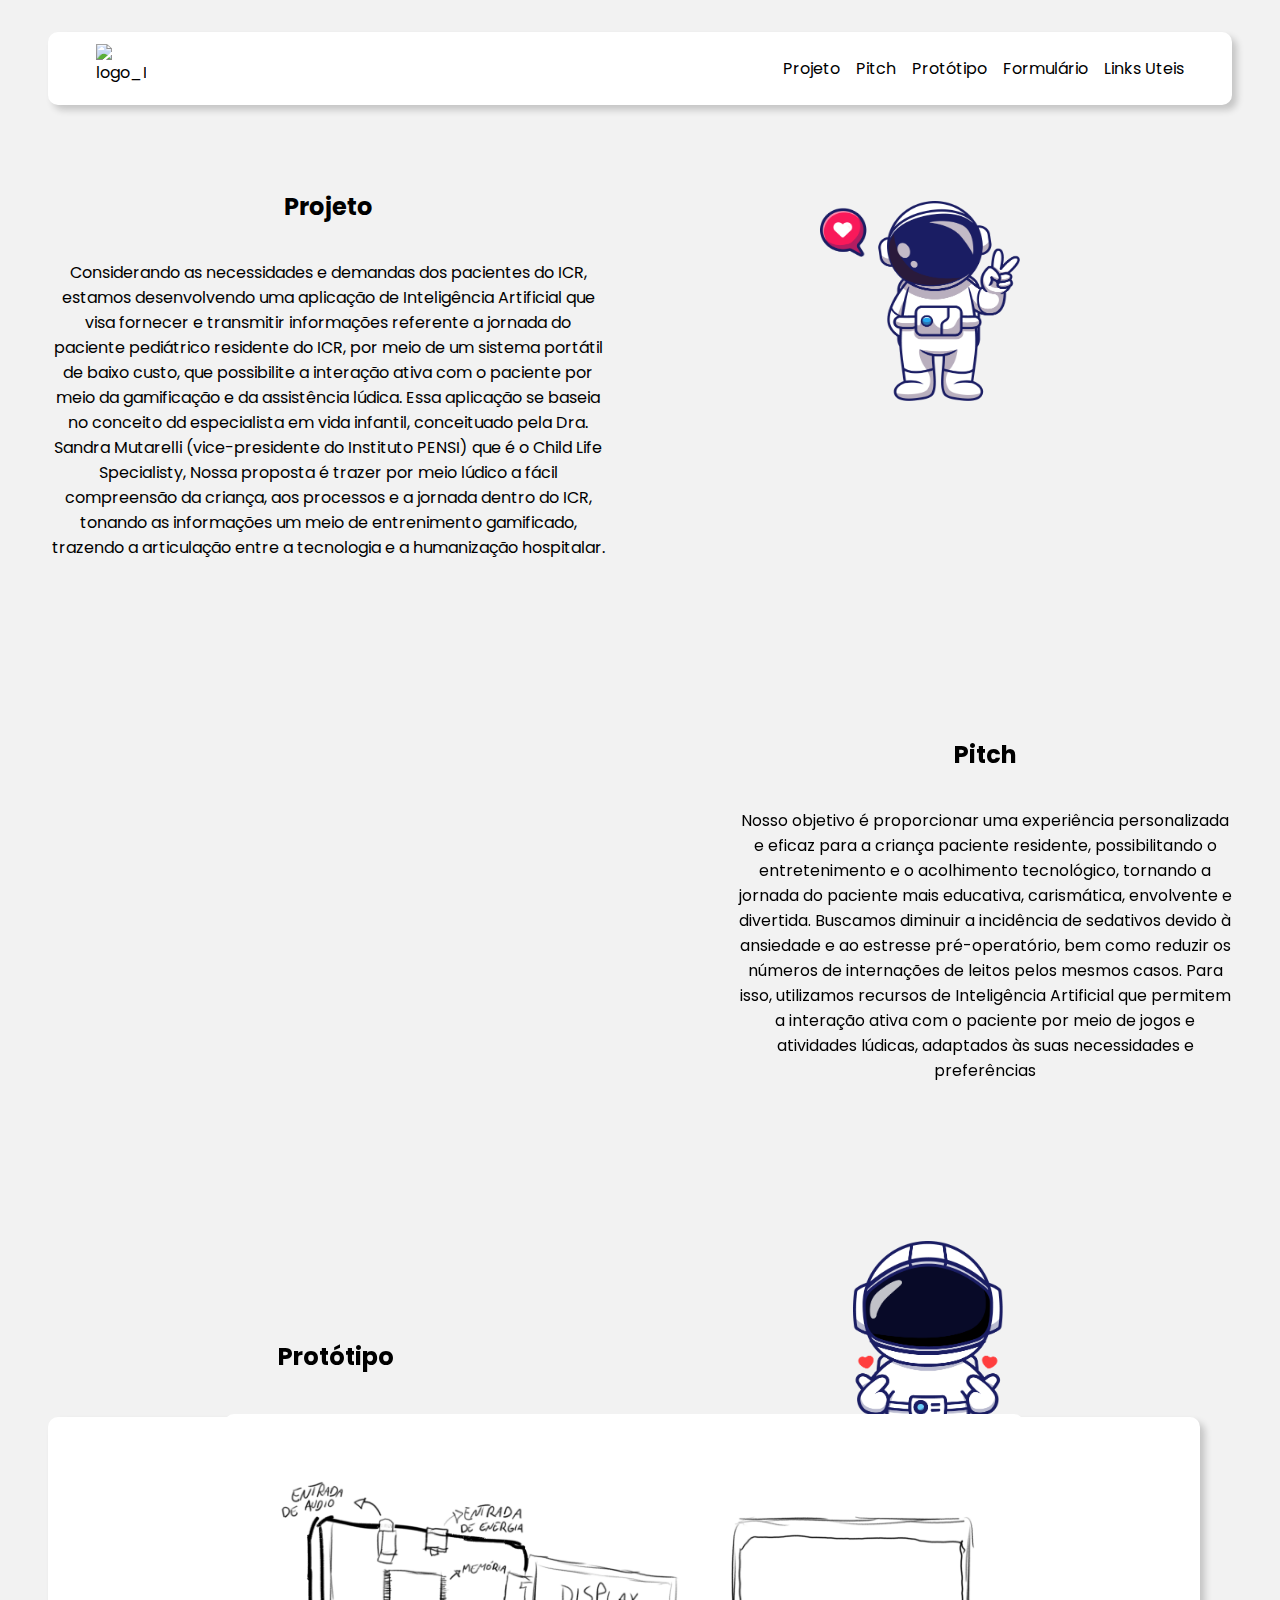
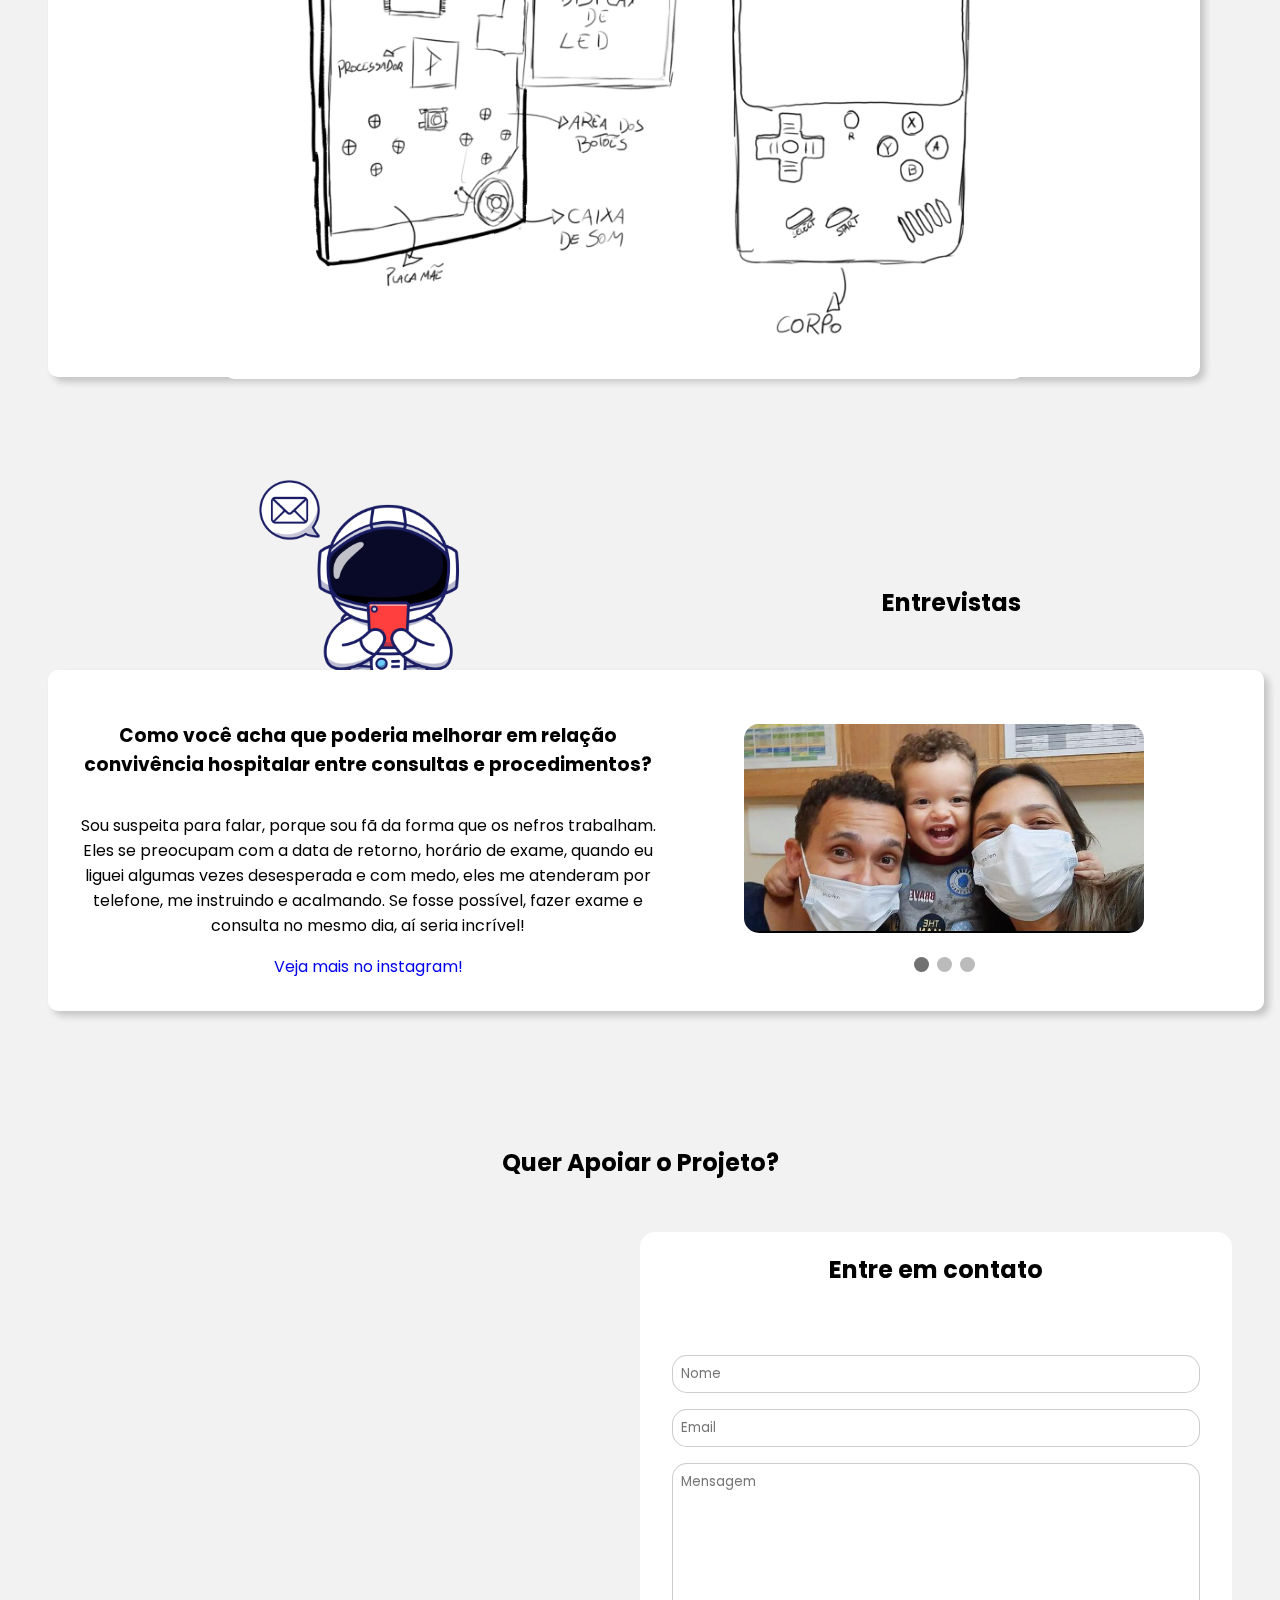
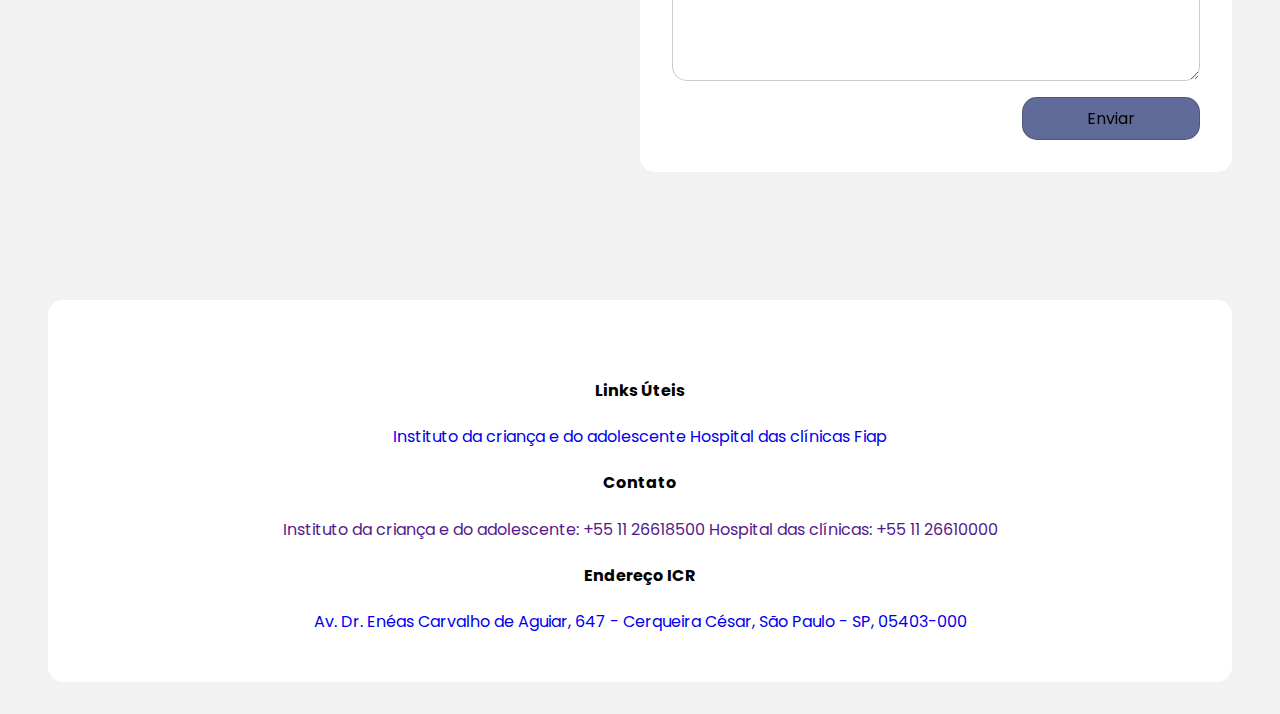
==== index.html @ 9825ff44 "feat:(validation fuctions)" ====
<!DOCTYPE html>
<html lang="en">
<head>
    <meta charset="UTF-8">
    <meta name="viewport" content="width=device-width, initial-scale=1.0">
    <title>ChllengeHC</title>
    <link rel="stylesheet" href="./style/style.css">
</head>
<body>
  
  <header id="header-bar"> 
    <img src="./img/logo.png" alt="logo_ICR" id="header-logo">
    <nav id="nbar">
        <a href="#section-project"><p>Projeto</p></a>
        <a href="#section-pitch"><p>Pitch</p></a>
        <a href="#prototype-img"><p>Protótipo</p></a>
        <a href="#section-contact"><p>Formulário</p></a>
        <a href="#footer-content"><p>Links Uteis</p></a>
    </nav>
    
</header>  


<section id="section-project">
    <div id="project-info">
        <h2>Projeto</h2>
        <p> Considerando as necessidades e demandas dos pacientes do ICR, estamos desenvolvendo uma aplicação de Inteligência Artificial que visa fornecer e transmitir informações referente a jornada do paciente pediátrico 
            residente do ICR, por meio de um sistema portátil de baixo custo, que possibilite a interação ativa com o 
            paciente por meio da gamificação e da assistência lúdica. Essa aplicação se baseia no conceito dd especialista 
            em vida infantil, conceituado pela  Dra. Sandra Mutarelli (vice-presidente do Instituto PENSI) que é o Child Life 
            Specialisty, Nossa proposta é trazer por meio lúdico a fácil compreensão da criança, aos processos e a jornada dentro do 
            ICR, tonando as informações  um meio de entrenimento  gamificado, trazendo a articulação entre a tecnologia 
            e a humanização hospitalar.
            </p>
    </div>
    <div id="img">
        <img src="./img/astronaut.png" alt="">
    </div>
    
</section>

<section id="section-pitch">
    <div id="pitch-video">
        <!-- Video placeholder --> <iframe width="658" height="370" src="https://www.youtube.com/embed/TpsLsetjxGM" title="Challenge - HC - ICR" frameborder="0" allow="accelerometer; autoplay; clipboard-write; encrypted-media; gyroscope; picture-in-picture; web-share" allowfullscreen></iframe>
    </div>  
    <div id="pitch-info">
        <h2>Pitch</h2>
        <p>Nosso objetivo é proporcionar uma experiência personalizada e eficaz para a criança paciente 
            residente, possibilitando o entretenimento e o acolhimento tecnológico, tornando a jornada do 
            paciente mais educativa, carismática, envolvente e divertida. Buscamos diminuir a incidência de 
            sedativos devido à ansiedade e ao estresse pré-operatório, bem como reduzir os números de 
            internações de leitos pelos mesmos casos. Para isso, utilizamos recursos de Inteligência Artificial que 
            permitem a interação ativa com o paciente por meio de jogos e atividades lúdicas, adaptados às suas 
            necessidades e preferências</p>
    </div>
</section>

<section id="section-prototype">
    <div id="prototype-info">
        <h2 >Protótipo</h2>
        <img src="./img/astronaut-s2.png" alt="">
    </div>
    <div id="prototype-img">
        <img src="./img/prototipo.png" alt="">
    </div>
</section>

<section id="section-testimonials">
    <div id="testimonials-info">
        <img src="./img/testimonials-img.png" alt="">
        <h2 >Entrevistas</h2>      
    </div>
    <div id="testimonial">
        <div id="left-side">
            <h3>Como você acha que poderia melhorar em relação 
                convivência hospitalar entre consultas e 
                procedimentos?</h3>
            <p>Sou suspeita para falar, porque sou fã da forma que os nefros trabalham. Eles se preocupam com a data de retorno, horário de exame, quando eu liguei algumas vezes desesperada e com medo, eles me atenderam por telefone, me instruindo e acalmando. Se fosse possível, fazer exame e consulta no mesmo dia, aí seria incrível!</p>

            <a href="https://instagram.com/eusouo_ben?igshid=OGQ5ZDc2ODk2ZA=="target="_blank">Veja mais no instagram!</a>
        </div>
        <div id="rigth-side">
            <div class="slideshow-container">
                    <div class="mySlides fade">
                        <img src="./img/t1i2.jpg"> 
                    </div>          
                    <div class="mySlides fade">
                        <img src="./img/t1i1.png" >                  
                    </div>
                    <div class="mySlides fade">
                        <img src="./img/t1i3.jpg">
                    </div>
                </div>
                <div style="text-align:center">
                    <span class="dot"></span> 
                    <span class="dot"></span> 
                    <span class="dot"></span> 
                </div>
        </div>

    </div>

</section>

<section id="section-contact">

    <div id="contact-info">
        <h2 >Quer Apoiar o Projeto?</h2>      
    </div>

    <div id="contact-content">
        <div id="left-side">
            <img src="./img/astronaut-pc.png" alt="">
        </div>
        <div id="right-side">
            <h2>Entre em contato</h2>
            <p id="error-text"> </p>
            <form action="form.php" method="post">
                <input class="input" type="text" name="name" id="name" placeholder="Nome">
                <input class="input" type="email" name="email" id="email" placeholder="Email">
                <textarea class="input" name="message" id="message" cols="30" rows="10" placeholder="Mensagem"></textarea>
                <input id="submit-btn" type="" value="Enviar">
            </form>
        </div>
    </div>
</section>

<footer>
    <nav id="footer-content">
        
        <div id="footer-logo">
            <img src="./img/logo.png" alt="">
        </div>
        <section class="footer-info">
            <div class="sub-section-footer">
                <h4>Links Úteis</h4>
                <a href="https://icr.usp.br/" target="_blank">Instituto da criança e do adolescente</a>
                    <a href="https://www.hc.fm.usp.br/hc/portal/" target="_blank">Hospital das clínicas</a>
                    <a href="http://fiap.com.br/" target="_blank">Fiap</a>
               
            </div>

            
            <div class="sub-section-footer contact-section-footer">
                <h4>Contato</h4>
                    <a href="">Instituto da criança e do adolescente: <span>+55 11 26618500</span></a>
                    <a href="">Hospital das clínicas: <span>+55 11 26610000</span></a>
            </div>
            
            
            <div class="sub-section-footer">
                <h4>Endereço ICR</h4>
                <p><a href="https://maps.app.goo.gl/BCw492NA51uT1wFg9" target="_blank">Av. Dr. Enéas Carvalho de Aguiar, 647 - Cerqueira César, São Paulo - SP, 05403-000</a></p>
            </div>
             </section>
       
    </nav>
</footer>

<script src="./script.js"></script>
</body>
</html>
---- style/style.css ----
@import url('https://fonts.googleapis.com/css2?family=Poppins:ital,wght@0,100;0,200;0,300;0,400;0,500;0,600;0,700;0,800;0,900;1,100;1,200;1,300;1,400;1,500;1,600;1,700;1,800;1,900&display=swap');
*{
    font-family:'Poppins';
}

a{
    text-decoration: none;
}

body{
    margin: 0;
    padding: 0 3rem 2rem 3rem;
    background-color: #f2f2f2;  
    
}

.error {
    border: 1px solid red !important;
    
}

.input:focus {
    outline: none; 
    border: 2px solid black; 
}

.mySlides {display: none;}
img {vertical-align: middle;}

/* Slideshow container */
.slideshow-container {
  max-width: 1000px;
  position: relative;
  margin: auto;
}

/* Caption text */
.text {
  color: #f2f2f2;
  font-size: 15px;
  padding: 8px 12px;
  position: absolute;
  bottom: 8px;
  width: 100%;
  text-align: center;
}

/* Number text (1/3 etc) */
.numbertext {
  color: #f2f2f2;
  font-size: 12px;
  padding: 8px 12px;
  position: absolute;
  top: 0;
}

/* The dots/bullets/indicators */
.dot {
  height: 15px;
  width: 15px;
  margin: 0 2px;
  background-color: #bbb;
  border-radius: 50%;
  display: inline-block;
  transition: background-color 0.6s ease;
}

.active {
  background-color: #717171;
}

/* Fading animation */
.fade {
  animation-name: fade;
  animation-duration: 1.5s;
}

@keyframes fade {
  from {opacity: .4} 
  to {opacity: 1}
}

/* On smaller screens, decrease text size */
@media only screen and (max-width: 300px) {
  .text {font-size: 11px}
}


header#header-bar{
    padding: 0.5rem 3rem;
    display: flex;
    align-items: center;
    justify-content: space-between;
    background-color: #ffffff; 
    margin-top: 2rem;
    border-radius: 10px;
    box-shadow: 5px 5px 7px  #00000030; 
}

header#header-bar nav#nbar{
    display: flex;
    align-items: center;
    justify-content: space-between;
    gap: 1rem;
}

header#header-bar img{
    width: 50px;
    height: 50px;   
}


header#header-bar nav#nbar p{
    color: #000000;
    font-weight: 400;
    font-size: 16px;
    text-align: center;
}

section#section-project{
    display: flex; 
    padding: 4rem 0;
    
}

section#section-project div#project-info{
    width: 50%;
    display: flex;
    flex-direction: column;
    justify-content: center;
    align-items: center;
    text-align: center;
}   

section#section-project div#project-info h1{
    margin: 0;
}

section#section-project div#img{
    display: flex;
    justify-content: center;
    width: 50%;
    padding: 2rem;
}

section#section-project div#img img{
    width: 200px;
    height: 200px;
    border-radius: 10px;
}

section#section-pitch{
    display: flex;
    justify-content: center;
    align-items: center;
    padding: 4rem 0;
}

section#section-pitch div#pitch-info{
    width: 50%;
    display: flex;
    flex-direction: column;
    justify-content: center;
    text-align: center;
}

section#section-pitch div#pitch-video{
    padding: 1rem;
}

section#section-prototype{
    padding: 4rem 0;
}
section#section-prototype div#prototype-info{
    display: flex;
    flex-direction: row;
    justify-content: space-around;
    align-items: center;
}

section#section-prototype div#prototype-info img{
    width: 150px;
    
}


section#section-prototype div#prototype-img{
    position: absolute;
    margin-top: -55px;
    width: 90%;
    height: 35rem;
    background-color: #ffffff; 
    border-radius: 10px;
    box-shadow: 5px 5px 7px  #00000030; 
    display: flex;
    align-items: center;
    justify-content: center;
}

section#section-prototype div#prototype-img img{
    border-radius: 10px;
    width: 50rem;
}   

section#section-testimonials{
    padding: 4rem 0;
    margin-top: 30rem;
}
section#section-testimonials div#testimonials-info{
    display: flex;
    flex-direction: row;
    justify-content: space-around;
    align-items: center;
}

section#section-testimonials div#testimonials-info img{
    width: 200px;
    
}

section#section-testimonials div#testimonial{
    display: flex;
    background-color: #ffffff; 
    border-radius: 10px;
    box-shadow: 5px 5px 7px  #00000030;
    padding: 2rem;
    position: absolute;
    margin-top: -55px;
    width: 90%;
}
   
section#section-testimonials div#testimonial div#left-side{
    width: 50%;
    display: flex;
    flex-direction: column;
    justify-content: center;
    text-align: center;
}

section#section-testimonials div#testimonial div#rigth-side{
    width: 50%;
    display: flex;
    flex-direction: column;
    justify-content: center;
    text-align: center;
}

section#section-testimonials div#testimonial div#rigth-side div.slideshow-container div.mySlides
{
    display: flex;
    width: 100%;
    justify-content: center;
}
section#section-testimonials div#testimonial div#rigth-side div.slideshow-container div.mySlides img{
    width: 400px;
    border-radius: 15px;    
}

section#section-contact{
    padding: 4rem 0 8rem 0;
    margin-top: 17rem;
    text-align: center;
}

section#section-contact div#contact-content{
    padding-top: 2rem;
    display: flex;
    justify-content: space-around;
    align-items: center;
}

section#section-contact div#contact-content div#left-side{
    width: 50%;
    display: flex;
    flex-direction: column;
    justify-content: center;
    align-items: center;
}

section#section-contact div#contact-content div#left-side img{
    width: 400px;

}

section#section-contact div#contact-content div#right-side{
    width: 50%;
    display: flex;
    flex-direction: column;
    justify-content: center;
    background-color: #ffffff;
    border-radius: 15px;
}
section#section-contact div#contact-content div#right-side p{
    color: red !important;
    margin-top: 1rem;
    margin-bottom: 0;
}

section#section-contact div#contact-content div#right-side form{
    padding: 2rem;
    display: flex;
    flex-direction: column;
    gap: 1rem;
}

section#section-contact div#contact-content div#right-side form .input{
    border-radius: 15px;
    padding: 0.5rem;
    border: 1px solid #00000033;
}
section#section-contact div#contact-content div#right-side form input#submit-btn{
    border-radius: 15px;
    padding: 0.5rem;
    border: 1px solid #00000033;
    background-color: #606B99;
    color: #000000;
    font-weight: 400;
    font-size: 16px;
    cursor: pointer;
    width: 10rem;
    align-self: end;
    transition: all 0.5s ease-in-out;
    text-align: center;
}

section#section-contact div#contact-content div#right-side form input#submit-btn:hover{
    background-color: #6c7bb4;
    scale: 1.1;
}

footer{
    padding: 2rem 0;
    background-color: #ffffff;
    border-radius: 15px;
    display: flex;
    justify-content: center;
    align-items: center;
    text-align: center;
}
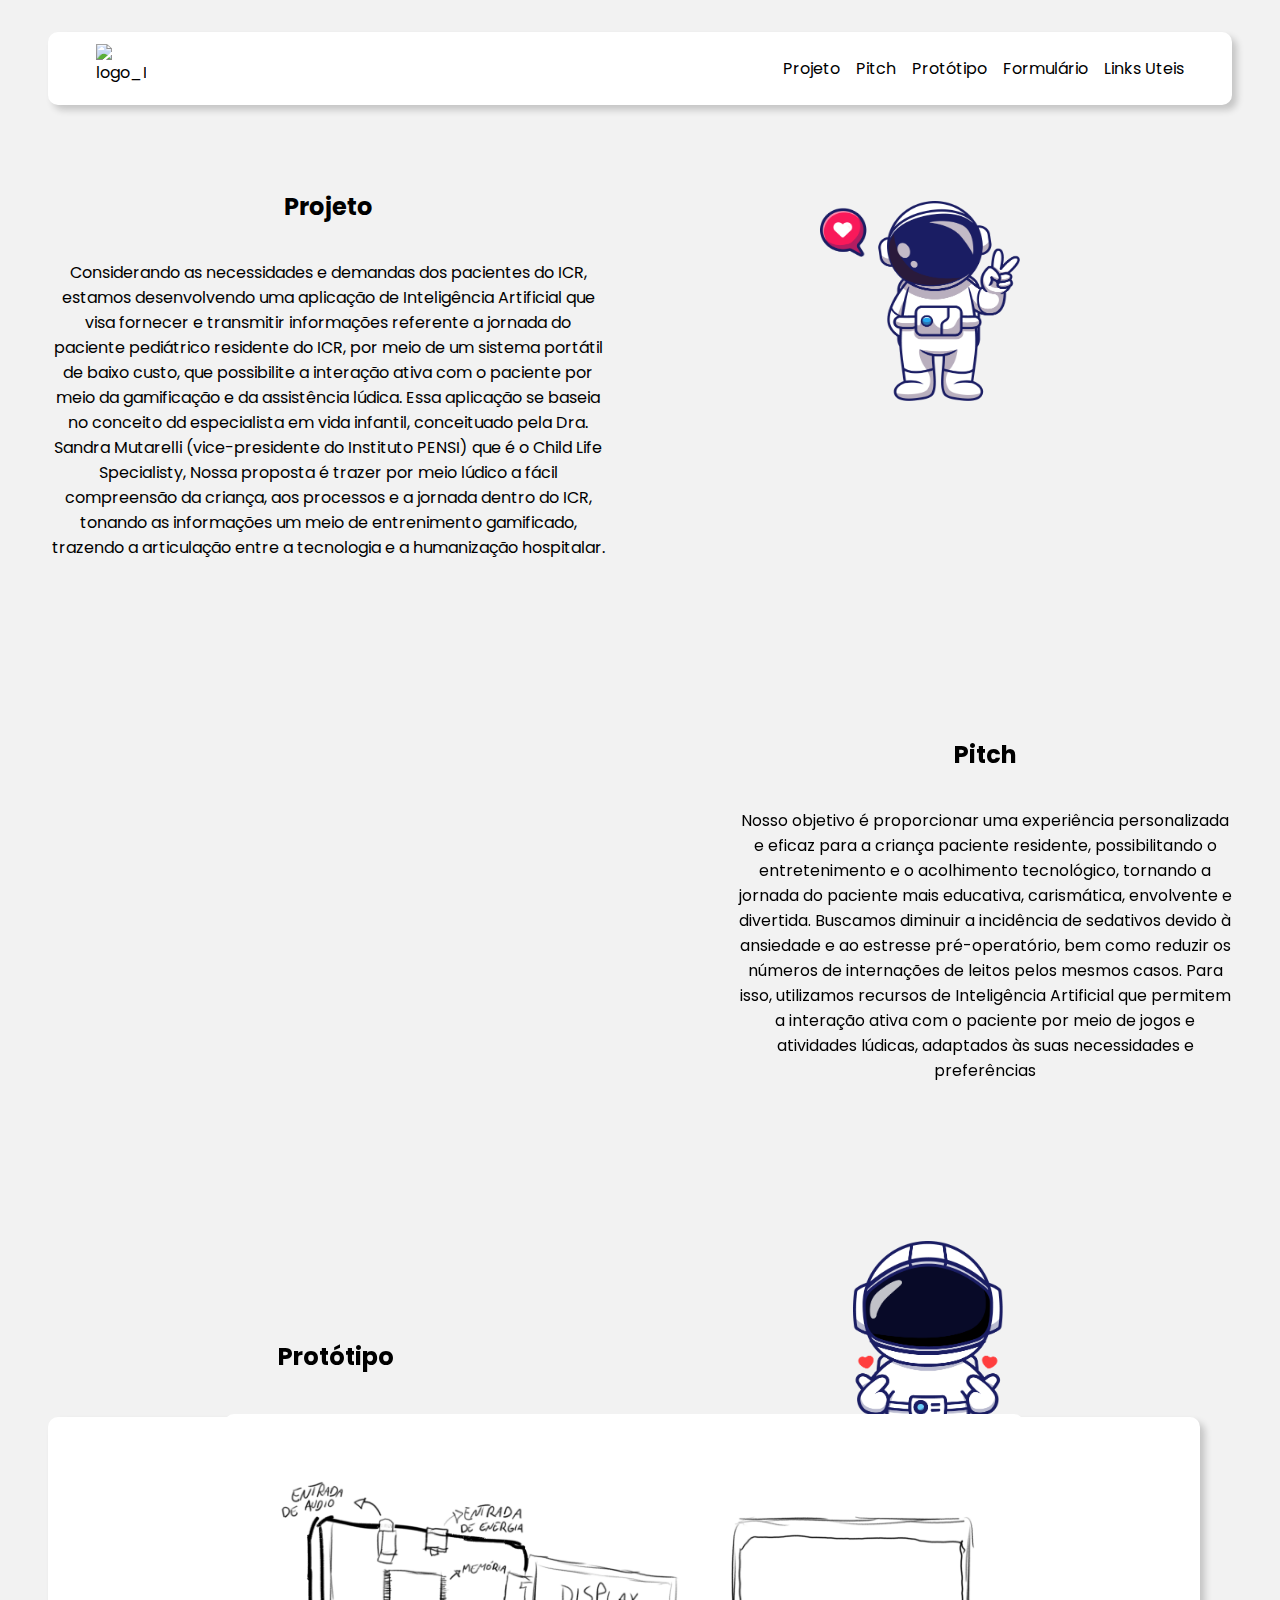
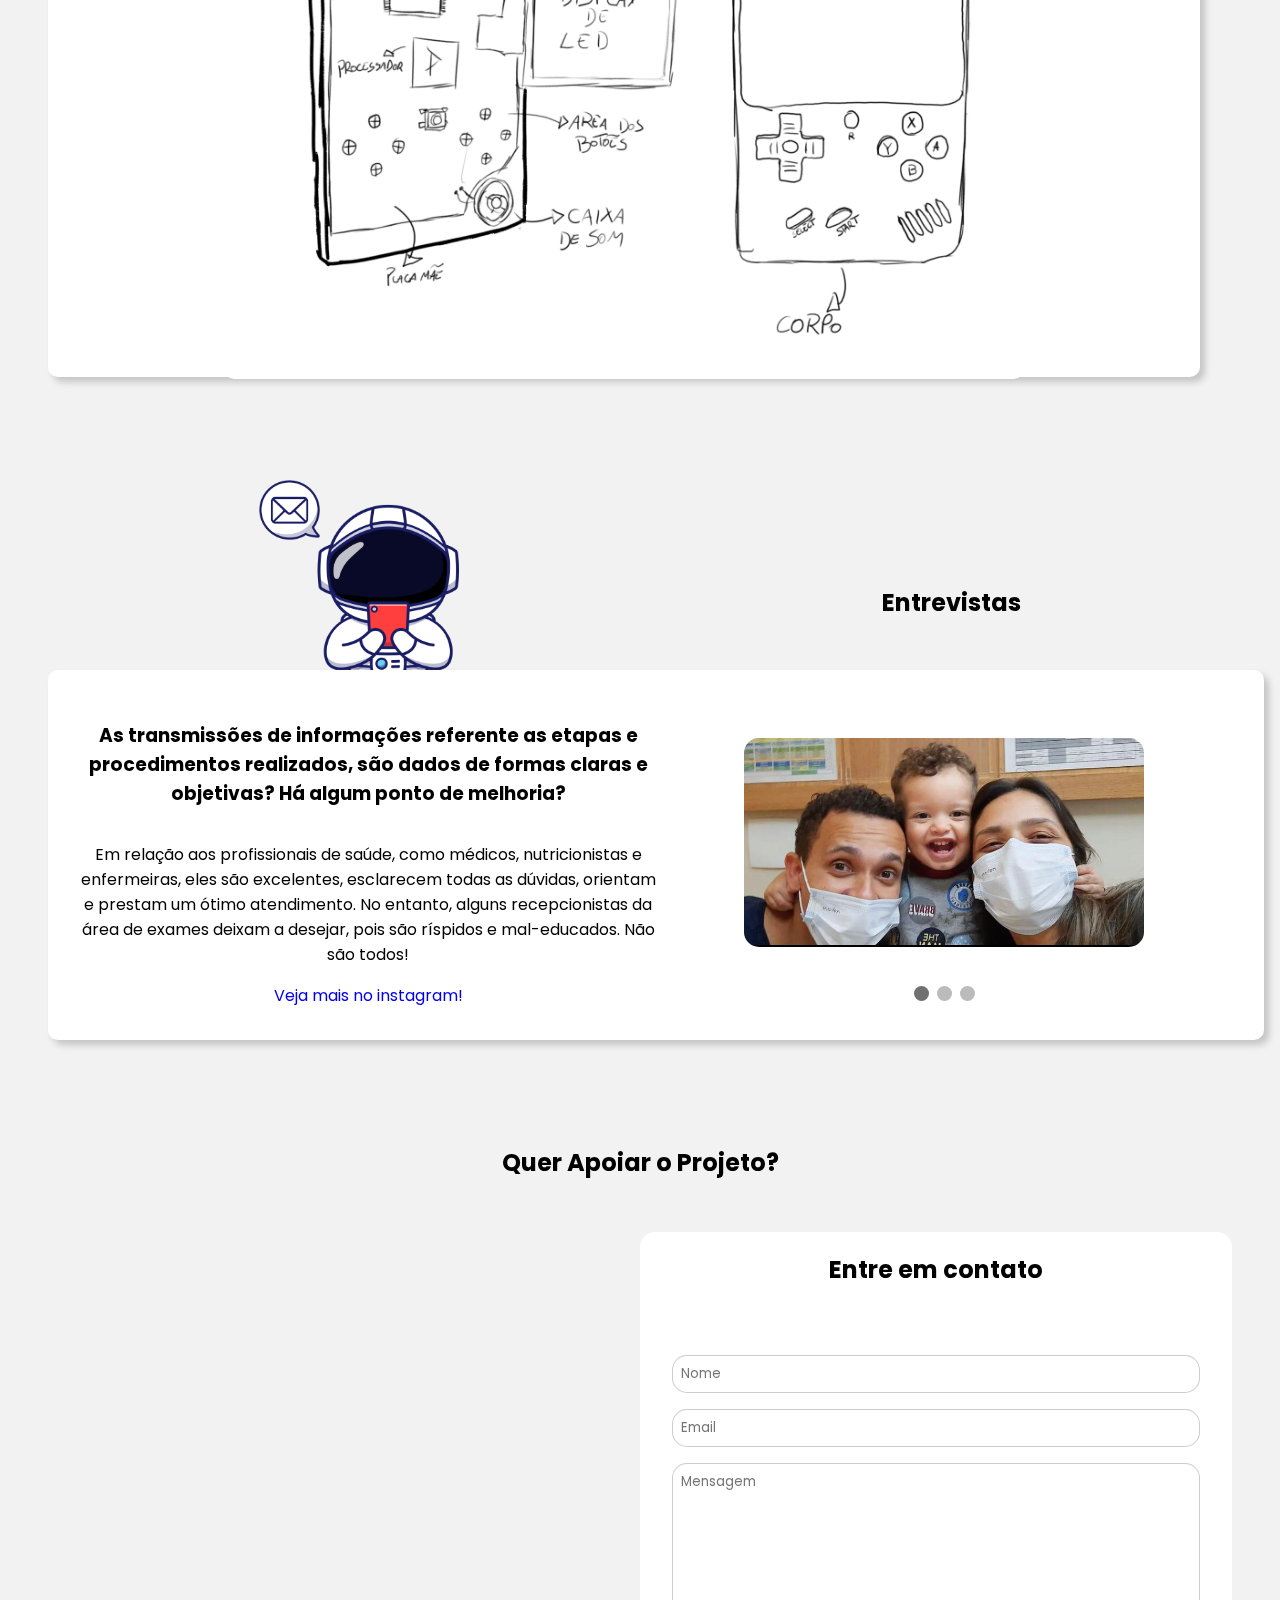
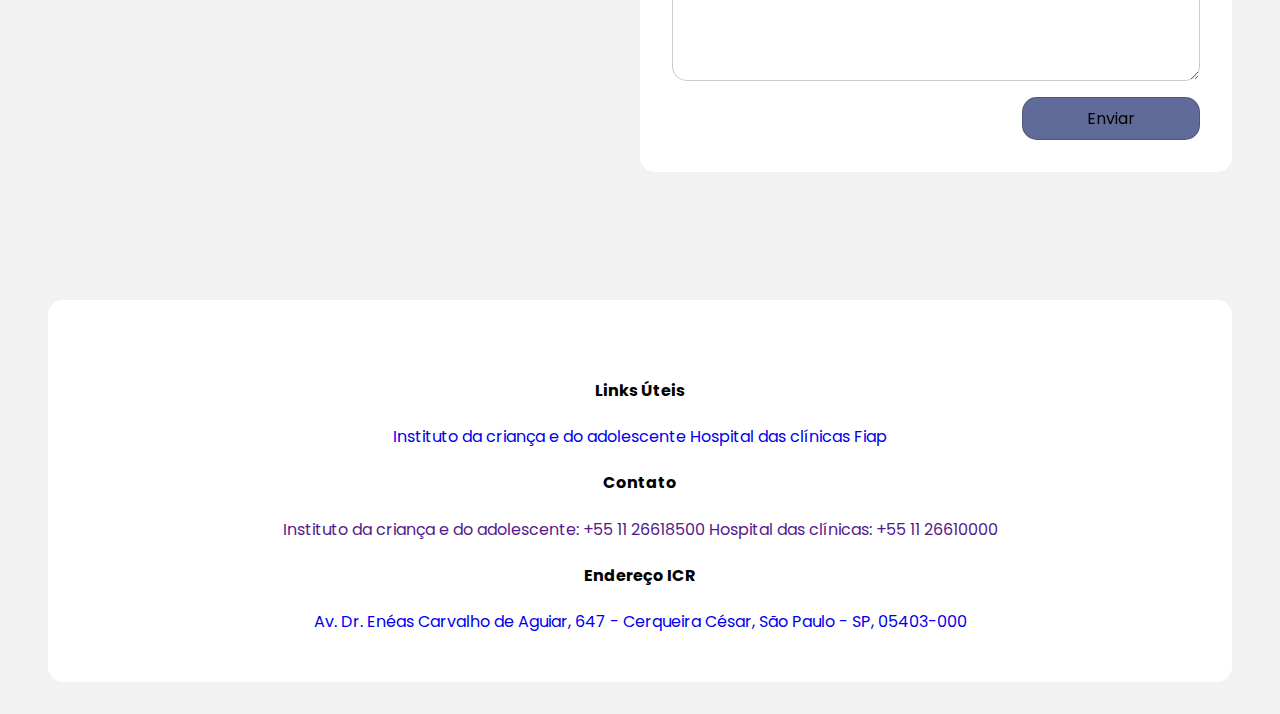
==== commit dde908c8: "feat:(validation fuctions)" ====
--- a/index.html
+++ b/index.html
@@ -72,11 +72,10 @@
     </div>
     <div id="testimonial">
         <div id="left-side">
-            <h3>Como você acha que poderia melhorar em relação 
-                convivência hospitalar entre consultas e 
-                procedimentos?</h3>
-            <p>Sou suspeita para falar, porque sou fã da forma que os nefros trabalham. Eles se preocupam com a data de retorno, horário de exame, quando eu liguei algumas vezes desesperada e com medo, eles me atenderam por telefone, me instruindo e acalmando. Se fosse possível, fazer exame e consulta no mesmo dia, aí seria incrível!</p>
-
+            <h3>As transmissões de informações referente as etapas 
+                e procedimentos realizados, são dados de formas 
+                claras e objetivas? Há algum ponto de melhoria?</h3>
+            <p>Em relação aos profissionais de saúde, como médicos, nutricionistas e enfermeiras, eles são excelentes, esclarecem todas as dúvidas, orientam e prestam um ótimo atendimento. No entanto, alguns recepcionistas da área de exames deixam a desejar, pois são ríspidos e mal-educados. Não são todos!</p>
             <a href="https://instagram.com/eusouo_ben?igshid=OGQ5ZDc2ODk2ZA=="target="_blank">Veja mais no instagram!</a>
         </div>
         <div id="rigth-side">
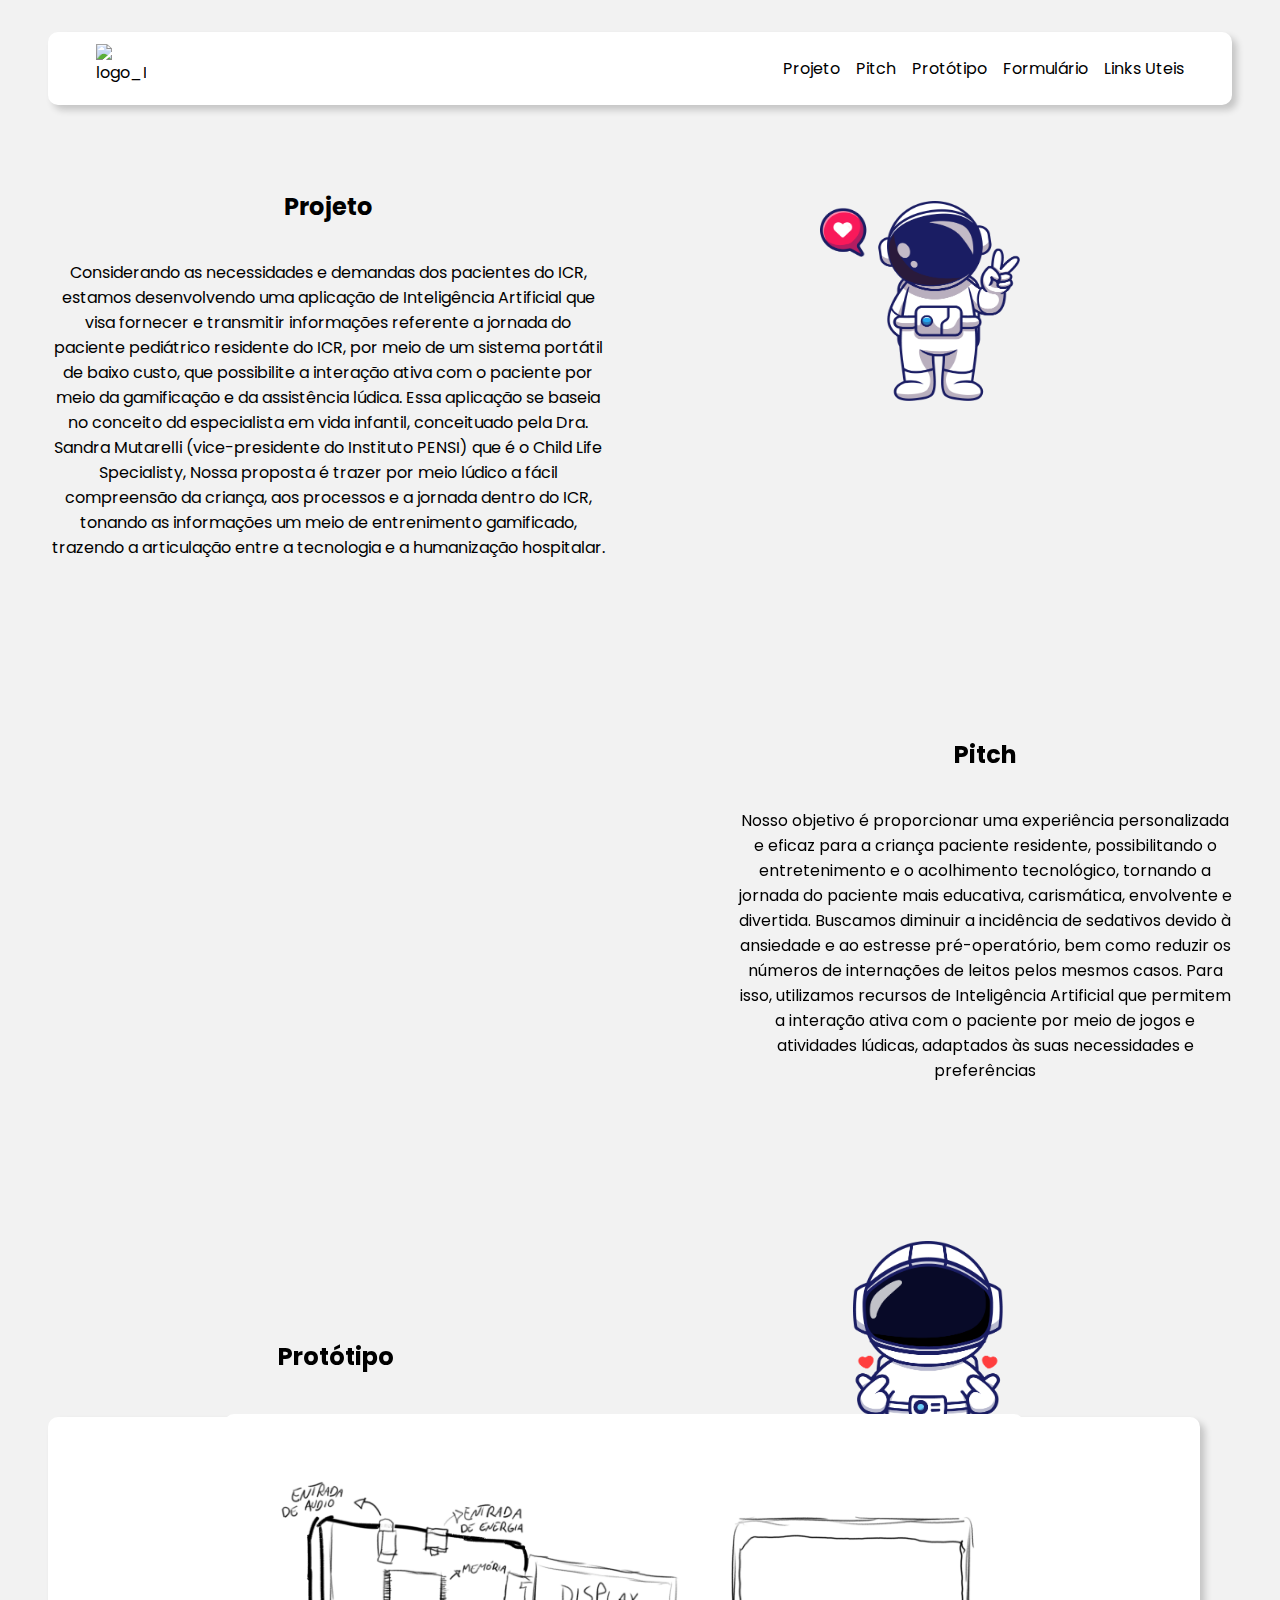
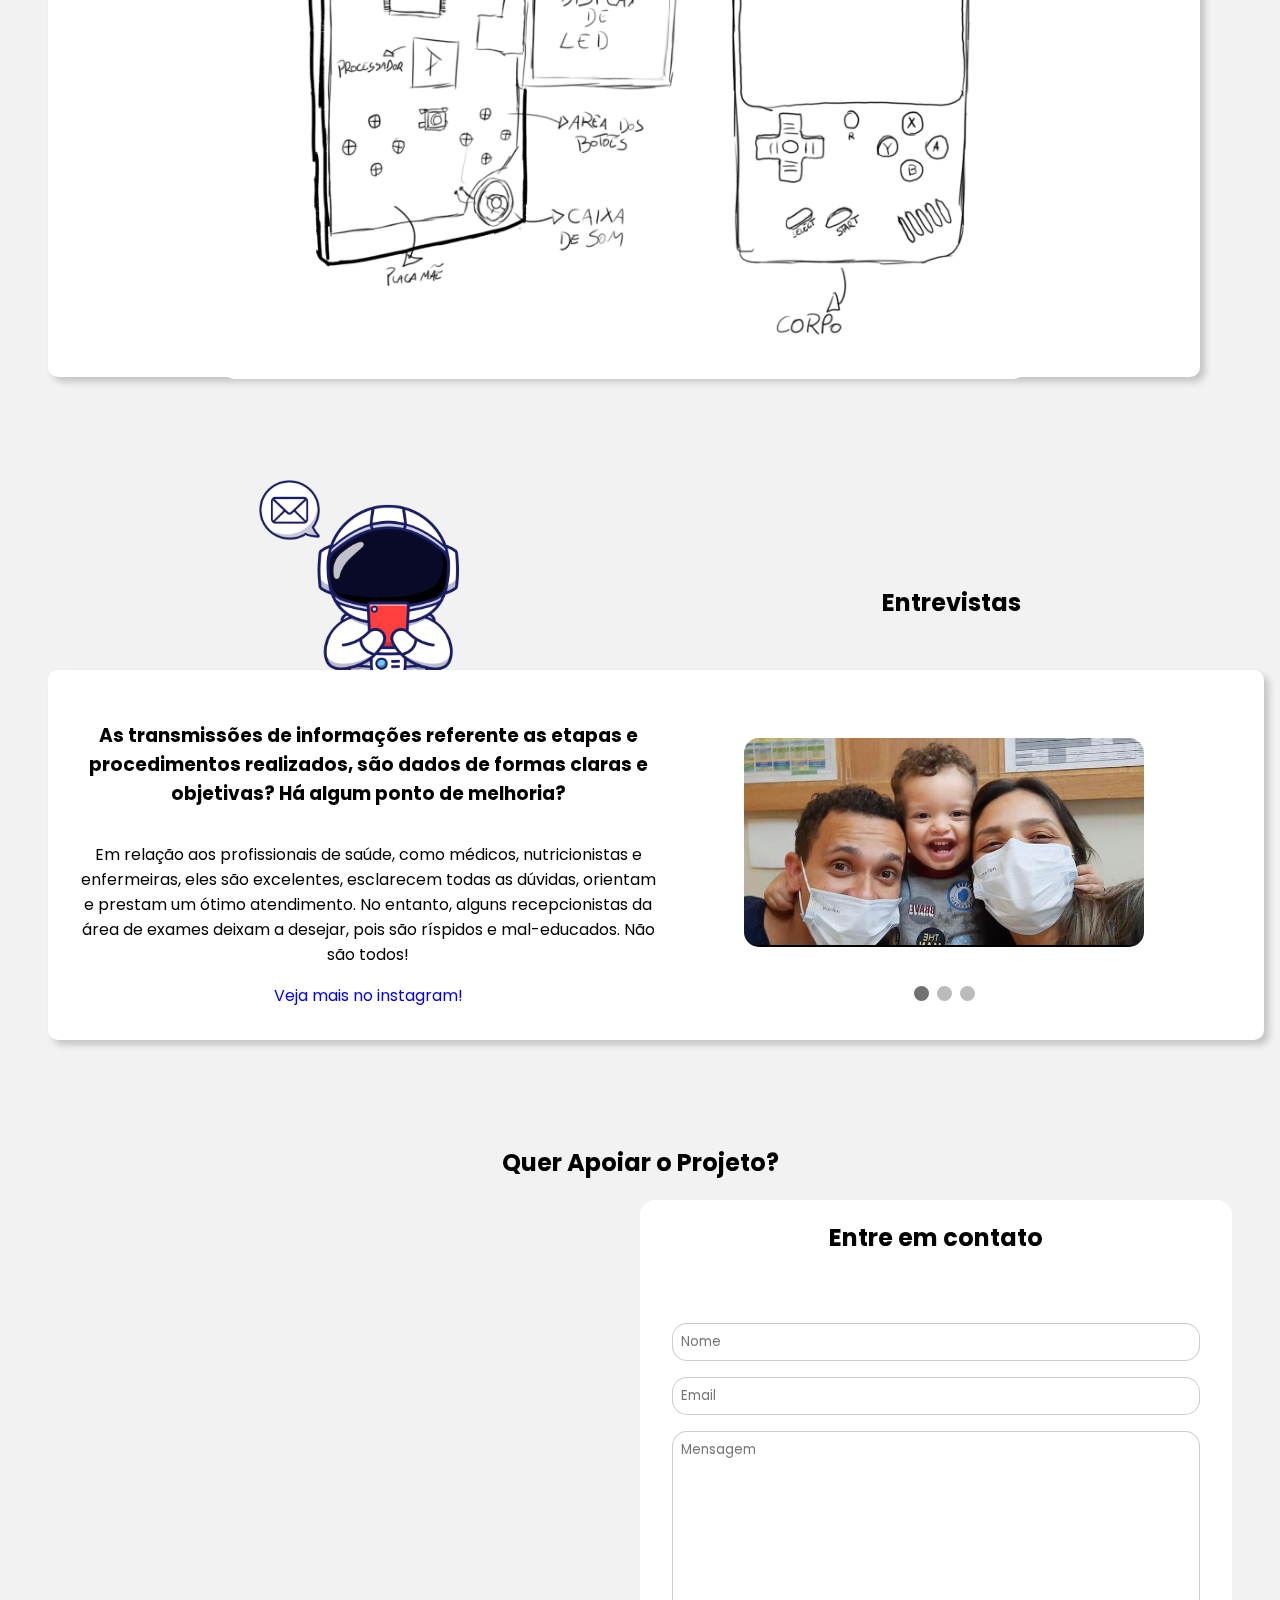
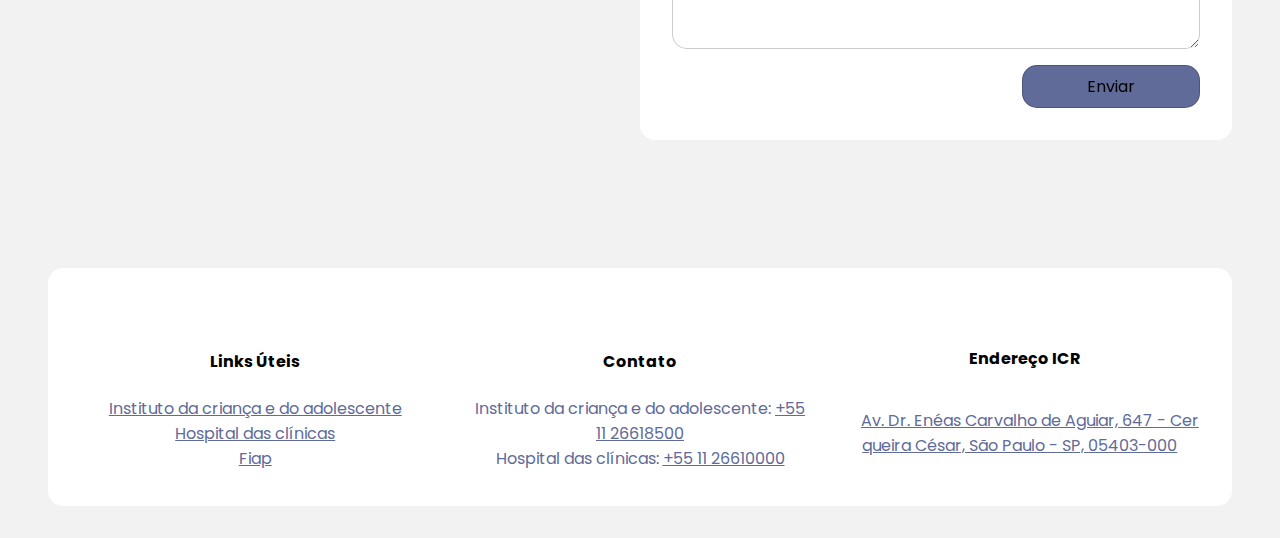
==== commit 0c9011a0: "fix: section size" ====
--- a/index.html
+++ b/index.html
@@ -41,7 +41,7 @@
 
 <section id="section-pitch">
     <div id="pitch-video">
-        <!-- Video placeholder --> <iframe width="658" height="370" src="https://www.youtube.com/embed/TpsLsetjxGM" title="Challenge - HC - ICR" frameborder="0" allow="accelerometer; autoplay; clipboard-write; encrypted-media; gyroscope; picture-in-picture; web-share" allowfullscreen></iframe>
+         <iframe width="658" height="370" src="https://www.youtube.com/embed/TpsLsetjxGM" title="Challenge - HC - ICR" frameborder="0" allow="accelerometer; autoplay; clipboard-write; encrypted-media; gyroscope; picture-in-picture; web-share" allowfullscreen></iframe>
     </div>  
     <div id="pitch-info">
         <h2>Pitch</h2>
--- a/style/style.css
+++ b/style/style.css
@@ -263,7 +263,6 @@
 }
 
 section#section-contact div#contact-content{
-    padding-top: 2rem;
     display: flex;
     justify-content: space-around;
     align-items: center;
@@ -336,4 +335,47 @@
     justify-content: center;
     align-items: center;
     text-align: center;
+}
+
+
+footer a {
+    color: #606B99;
+    cursor: pointer;
+    margin: 0 10px;
+    transition: 450ms ease-in-out;
+    word-break: break-all;
+    text-decoration: underline #606B99;
+}
+
+footer a:hover {
+    color: grey
+}
+
+footer nav#footer-content {
+    display: flex;
+    justify-content: center;
+    flex-direction: column;
+    width: 100%;
+    
+}
+
+footer section.footer-info {
+    width: 100%;
+    display: flex;
+    justify-content: space-evenly;
+}
+
+footer section.footer-info div.sub-section-footer {
+    width: 30%;
+    display: flex;
+    flex-direction: column;
+    align-items: center;
+    justify-content: center;
+}
+footer .sub-section-footer span{
+    text-decoration: underline #606B99;
+}
+
+footer .contact-section-footer a{
+    text-decoration: none;
 }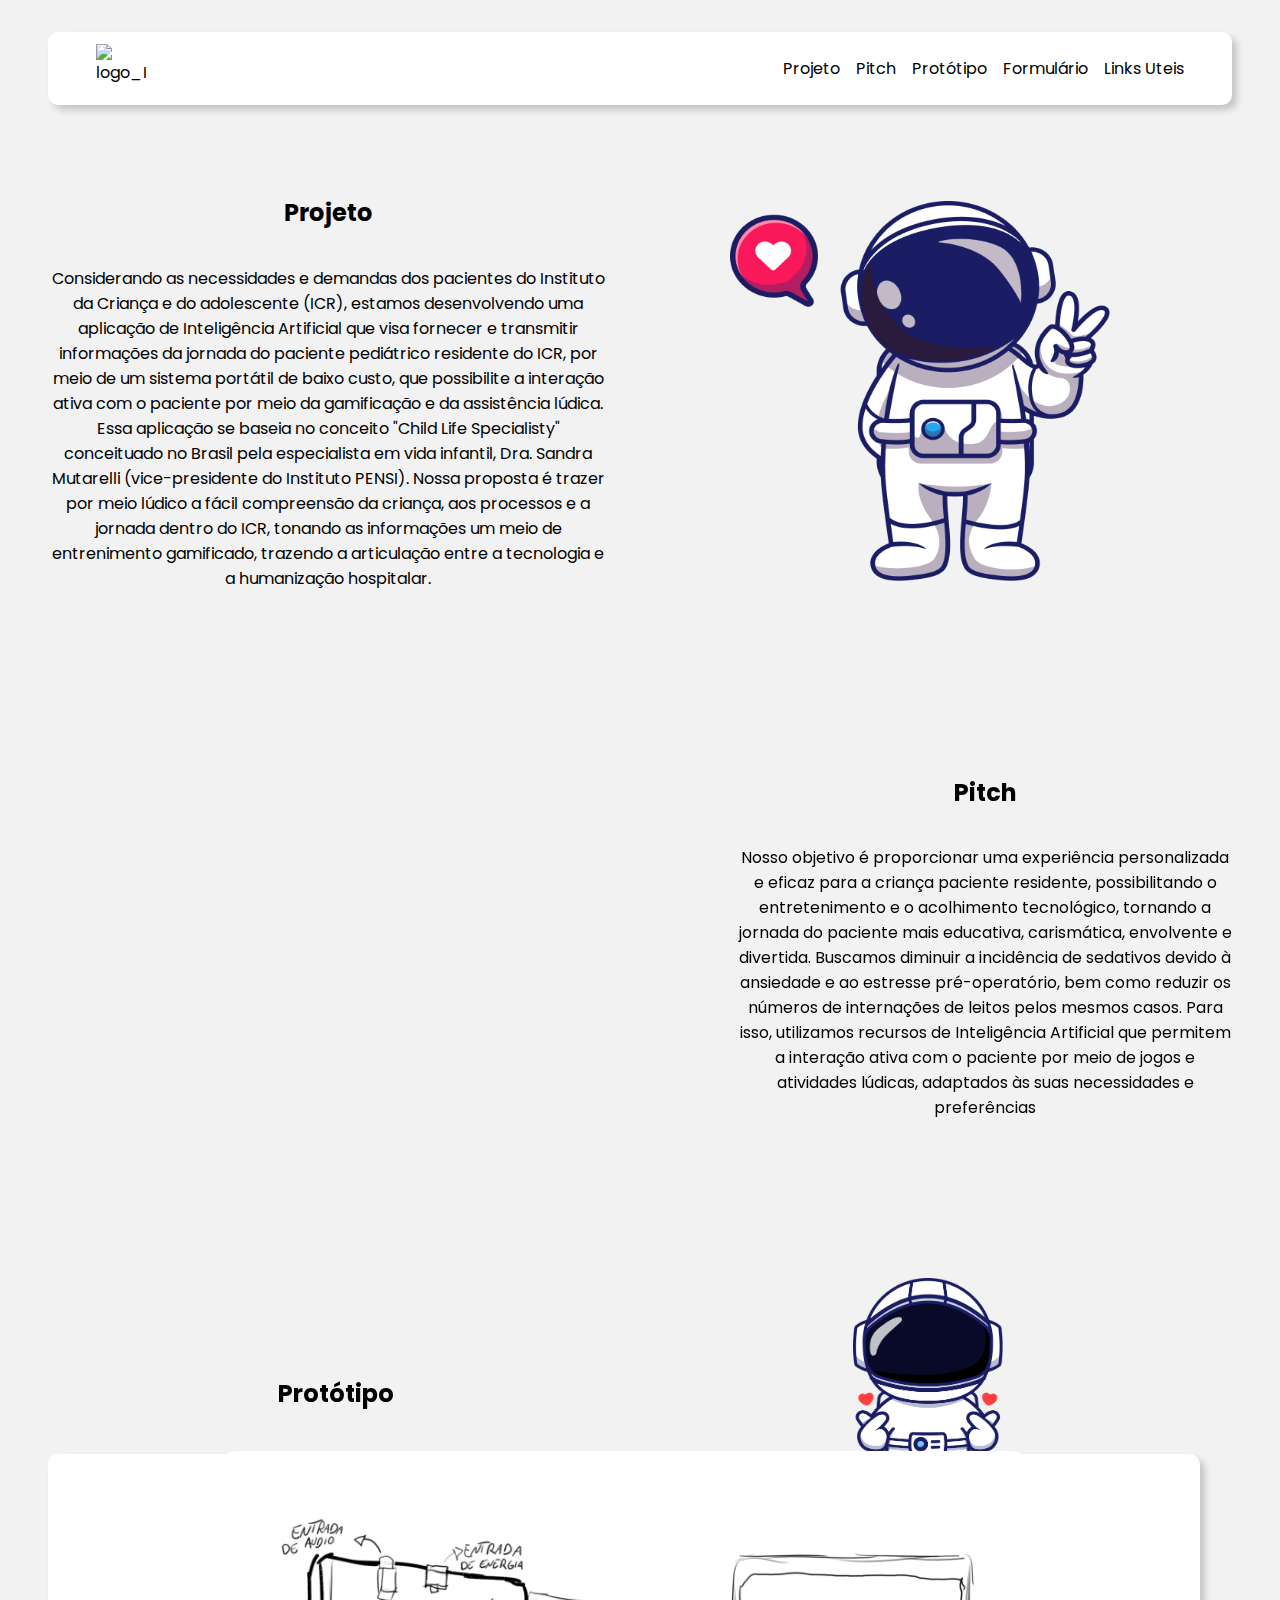
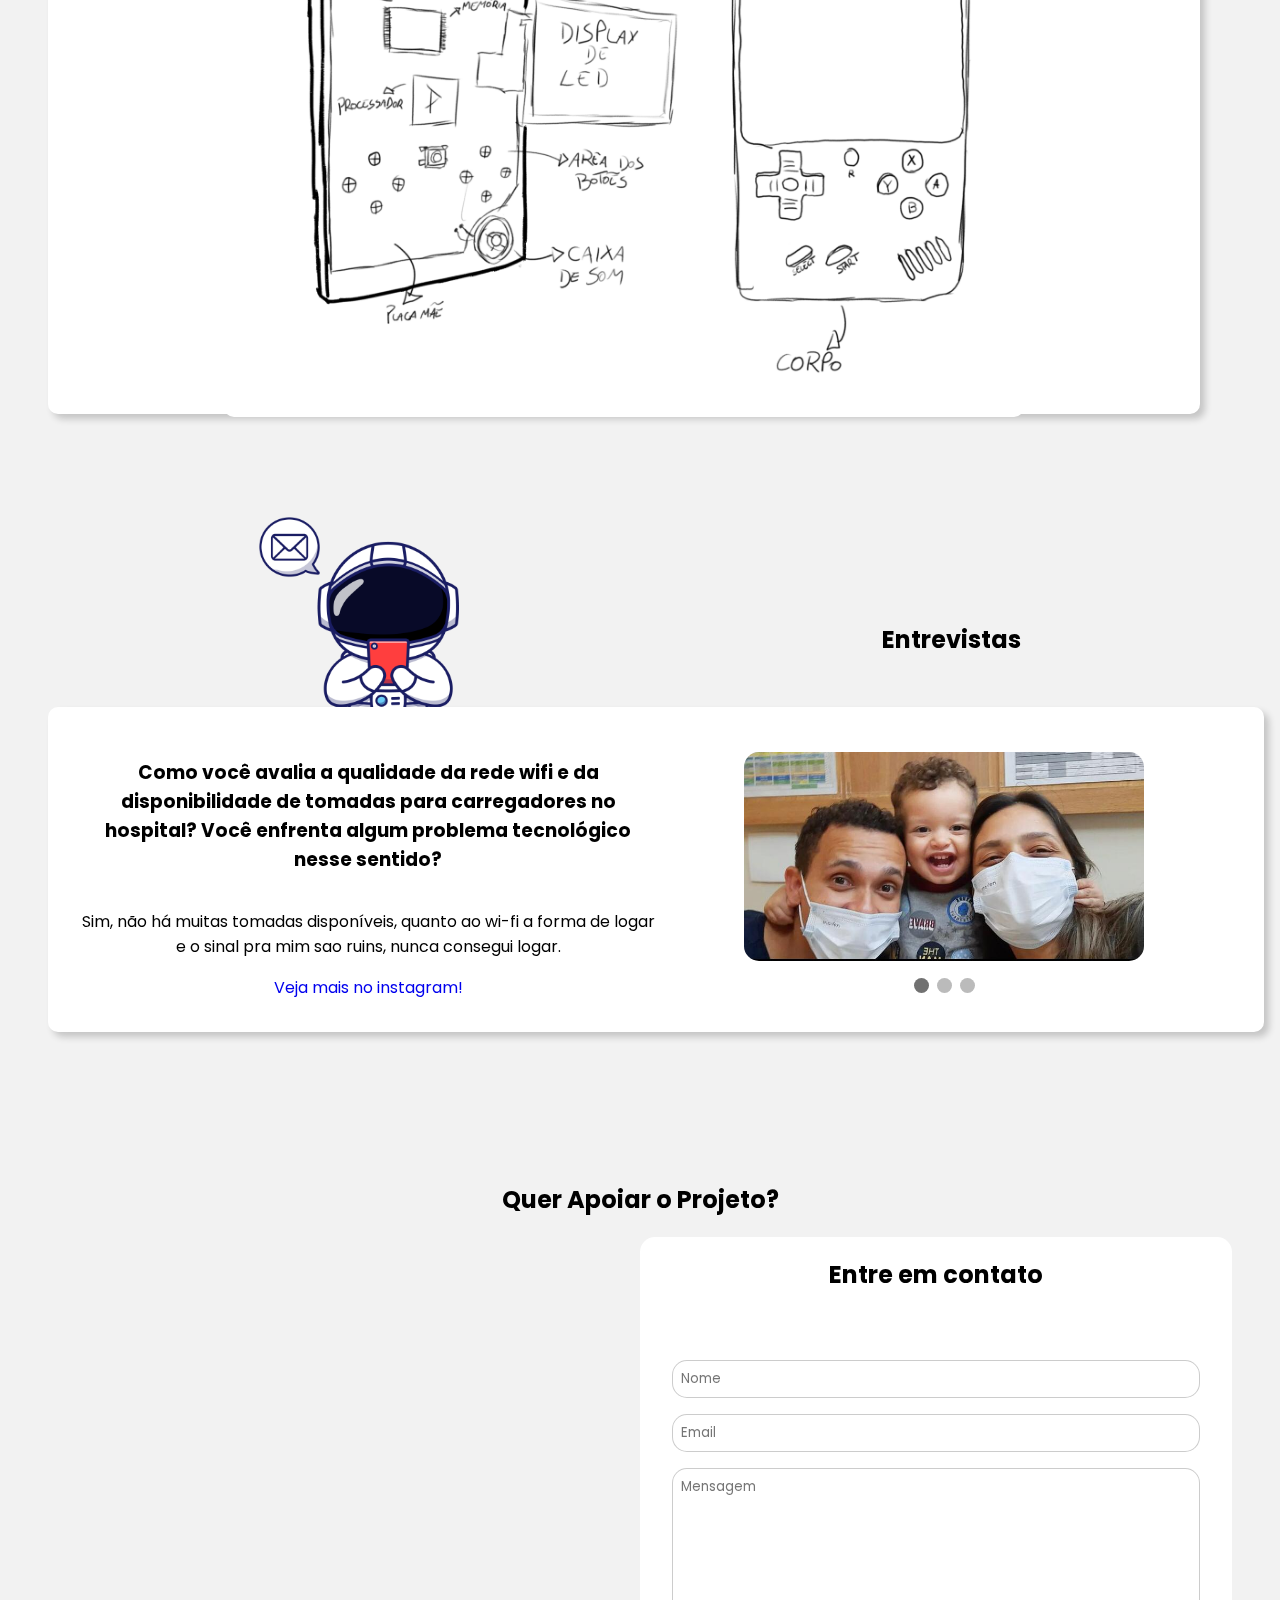
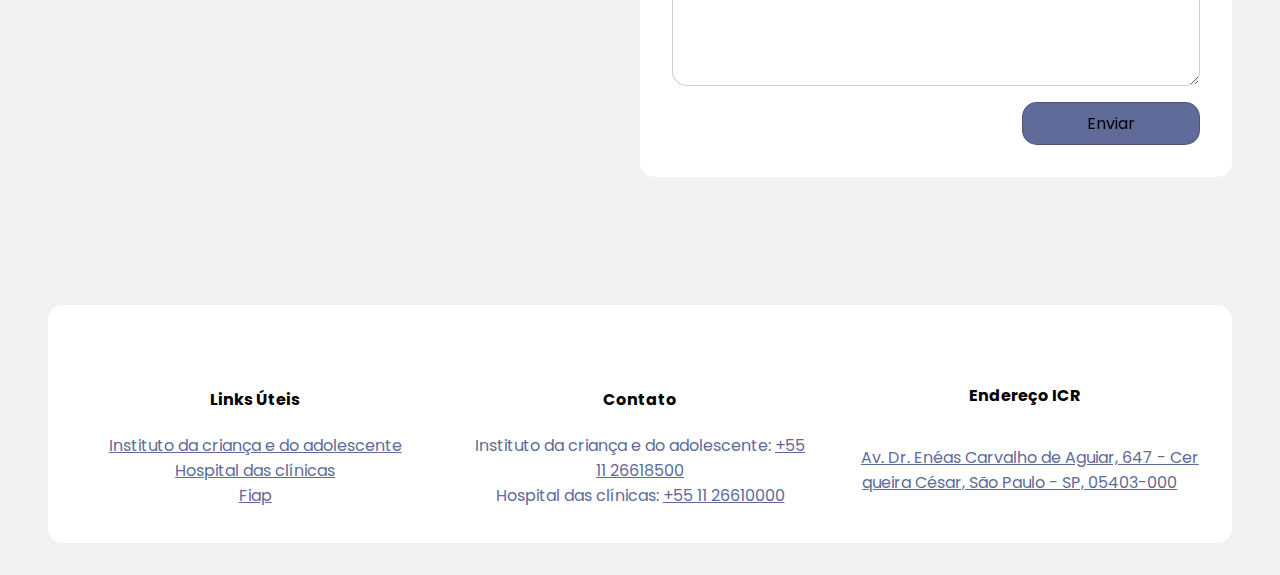
==== commit a505e286: "feat:(validation fuctions)" ====
--- a/index.html
+++ b/index.html
@@ -3,7 +3,7 @@
 <head>
     <meta charset="UTF-8">
     <meta name="viewport" content="width=device-width, initial-scale=1.0">
-    <title>ChllengeHC</title>
+    <title>Nauta</title>
     <link rel="stylesheet" href="./style/style.css">
 </head>
 <body>
@@ -24,11 +24,12 @@
 <section id="section-project">
     <div id="project-info">
         <h2>Projeto</h2>
-        <p> Considerando as necessidades e demandas dos pacientes do ICR, estamos desenvolvendo uma aplicação de Inteligência Artificial que visa fornecer e transmitir informações referente a jornada do paciente pediátrico 
+        <p> Considerando as necessidades e demandas dos pacientes do Instituto da Criança e do adolescente (ICR), 
+            estamos desenvolvendo uma aplicação de Inteligência Artificial que visa fornecer e transmitir informações da jornada do paciente pediátrico 
             residente do ICR, por meio de um sistema portátil de baixo custo, que possibilite a interação ativa com o 
-            paciente por meio da gamificação e da assistência lúdica. Essa aplicação se baseia no conceito dd especialista 
-            em vida infantil, conceituado pela  Dra. Sandra Mutarelli (vice-presidente do Instituto PENSI) que é o Child Life 
-            Specialisty, Nossa proposta é trazer por meio lúdico a fácil compreensão da criança, aos processos e a jornada dentro do 
+            paciente por meio da gamificação e da assistência lúdica. Essa aplicação se baseia no conceito "Child Life 
+            Specialisty" conceituado no Brasil pela especialista em vida infantil, Dra. Sandra Mutarelli (vice-presidente do Instituto PENSI).
+            Nossa proposta é trazer por meio lúdico a fácil compreensão da criança, aos processos e a jornada dentro do 
             ICR, tonando as informações  um meio de entrenimento  gamificado, trazendo a articulação entre a tecnologia 
             e a humanização hospitalar.
             </p>
@@ -72,10 +73,13 @@
     </div>
     <div id="testimonial">
         <div id="left-side">
-            <h3>As transmissões de informações referente as etapas 
-                e procedimentos realizados, são dados de formas 
-                claras e objetivas? Há algum ponto de melhoria?</h3>
-            <p>Em relação aos profissionais de saúde, como médicos, nutricionistas e enfermeiras, eles são excelentes, esclarecem todas as dúvidas, orientam e prestam um ótimo atendimento. No entanto, alguns recepcionistas da área de exames deixam a desejar, pois são ríspidos e mal-educados. Não são todos!</p>
+            <h3>Como você avalia a qualidade da rede wifi e da 
+                disponibilidade de tomadas para carregadores no 
+                hospital? Você enfrenta algum problema tecnológico 
+                nesse sentido?</h3>
+            <p>Sim, não há muitas tomadas disponíveis, quanto ao 
+                wi-fi a forma de logar e o sinal pra mim sao ruins, 
+                nunca consegui logar.</p>
             <a href="https://instagram.com/eusouo_ben?igshid=OGQ5ZDc2ODk2ZA=="target="_blank">Veja mais no instagram!</a>
         </div>
         <div id="rigth-side">
--- a/style/style.css
+++ b/style/style.css
@@ -144,8 +144,8 @@
 }
 
 section#section-project div#img img{
-    width: 200px;
-    height: 200px;
+    width: 380px;
+    height: 380px;
     border-radius: 10px;
 }
 
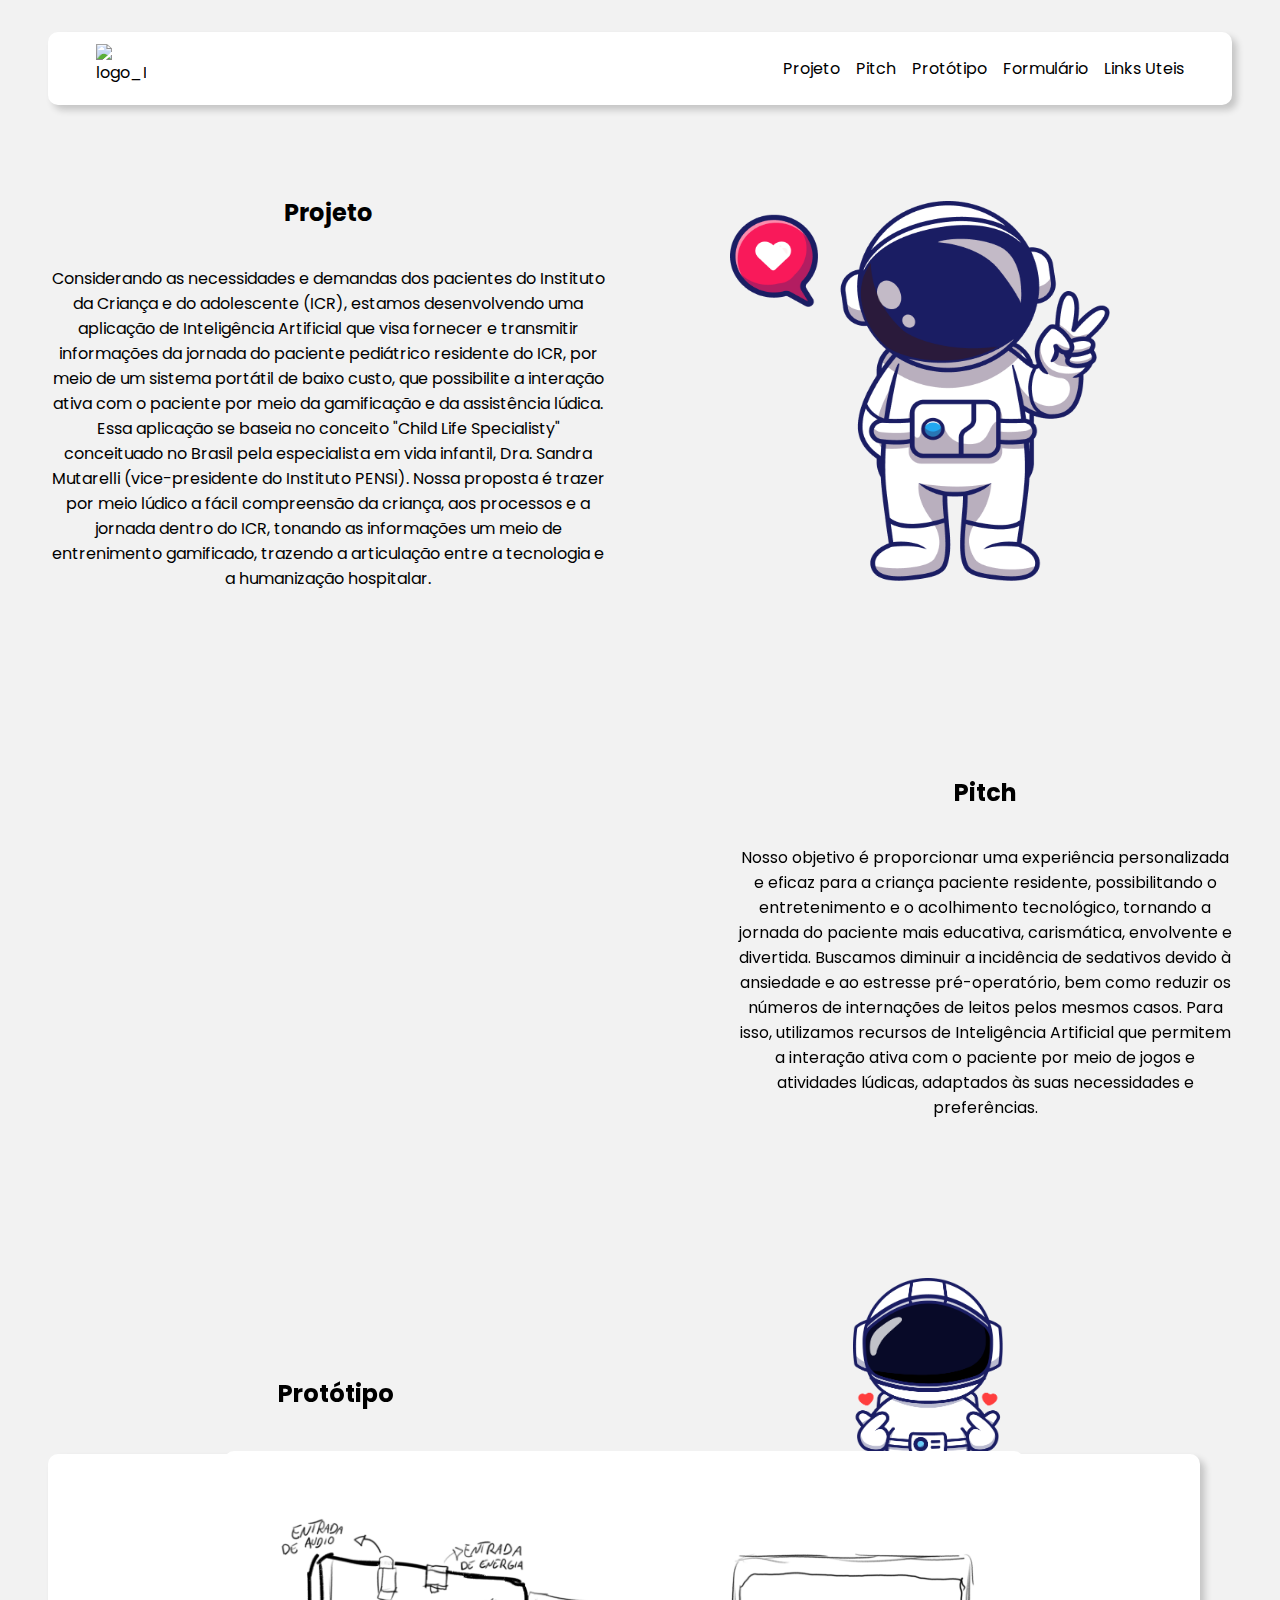
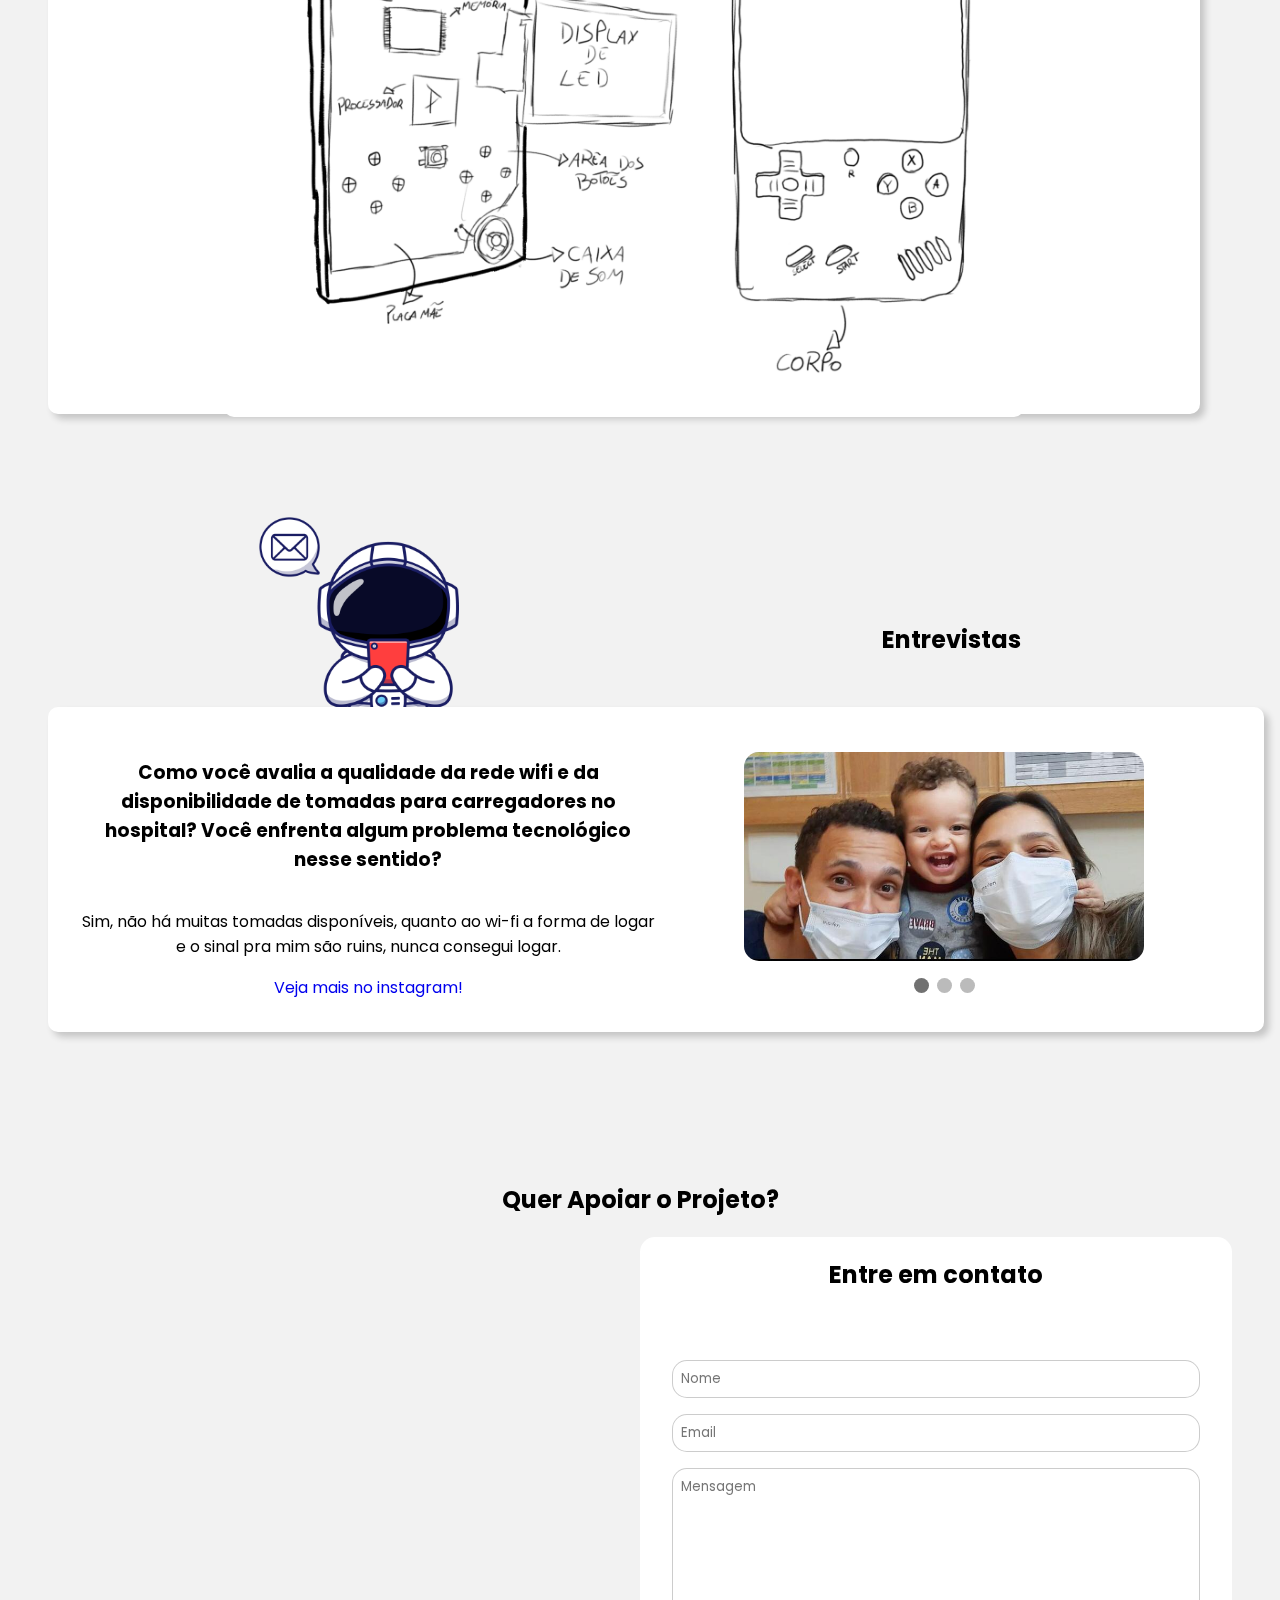
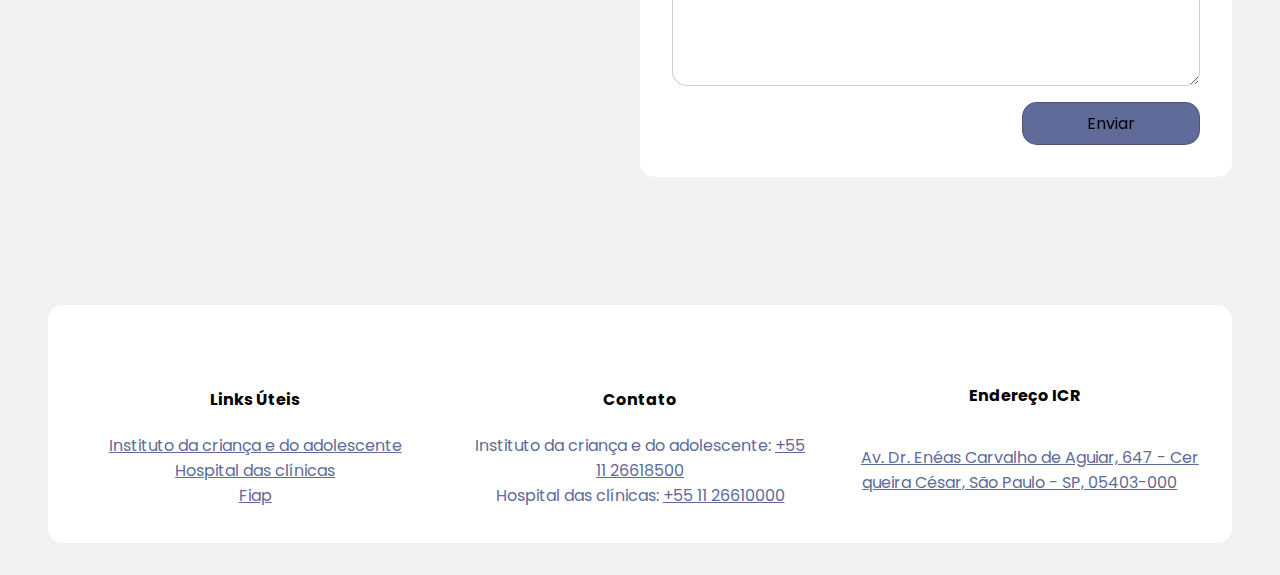
==== commit 1579dd9e: "feat:(validation fuctions)" ====
--- a/index.html
+++ b/index.html
@@ -52,7 +52,7 @@
             sedativos devido à ansiedade e ao estresse pré-operatório, bem como reduzir os números de 
             internações de leitos pelos mesmos casos. Para isso, utilizamos recursos de Inteligência Artificial que 
             permitem a interação ativa com o paciente por meio de jogos e atividades lúdicas, adaptados às suas 
-            necessidades e preferências</p>
+            necessidades e preferências.</p>
     </div>
 </section>
 
@@ -78,7 +78,7 @@
                 hospital? Você enfrenta algum problema tecnológico 
                 nesse sentido?</h3>
             <p>Sim, não há muitas tomadas disponíveis, quanto ao 
-                wi-fi a forma de logar e o sinal pra mim sao ruins, 
+                wi-fi a forma de logar e o sinal pra mim são ruins, 
                 nunca consegui logar.</p>
             <a href="https://instagram.com/eusouo_ben?igshid=OGQ5ZDc2ODk2ZA=="target="_blank">Veja mais no instagram!</a>
         </div>
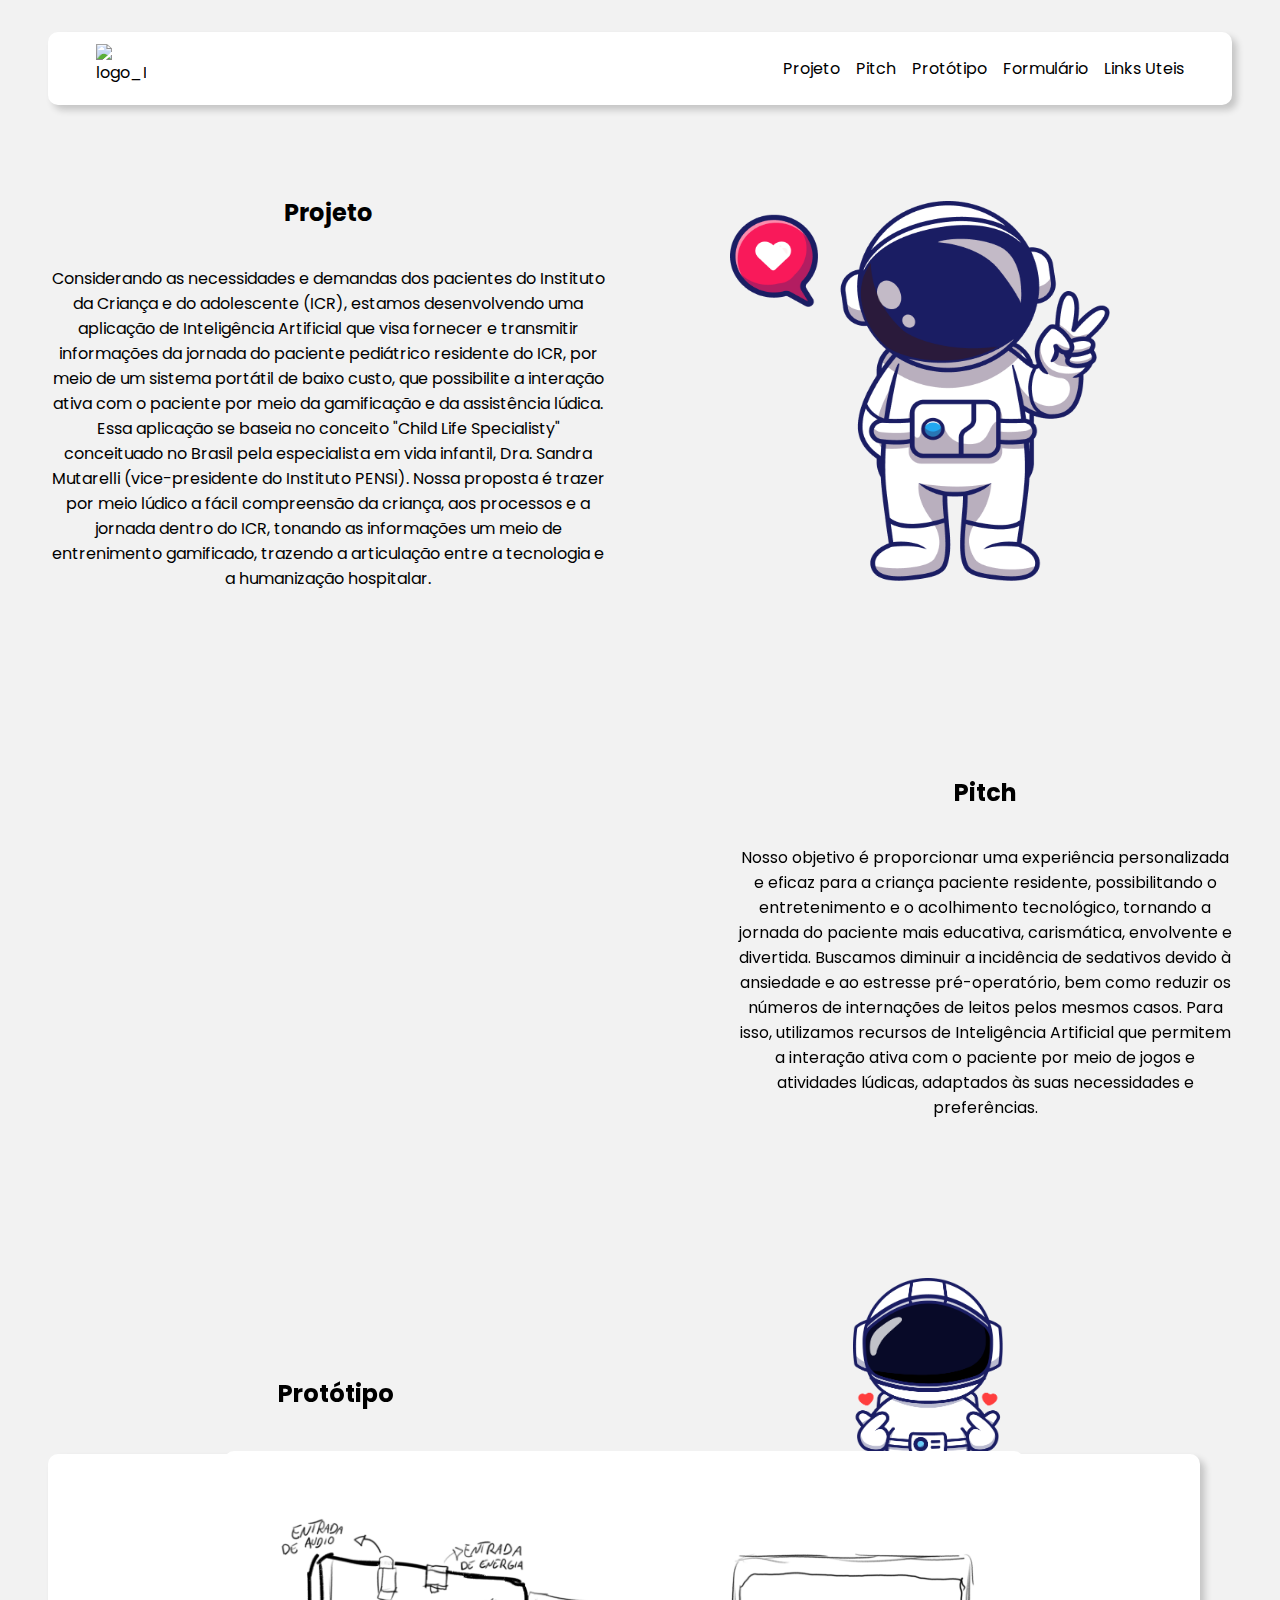
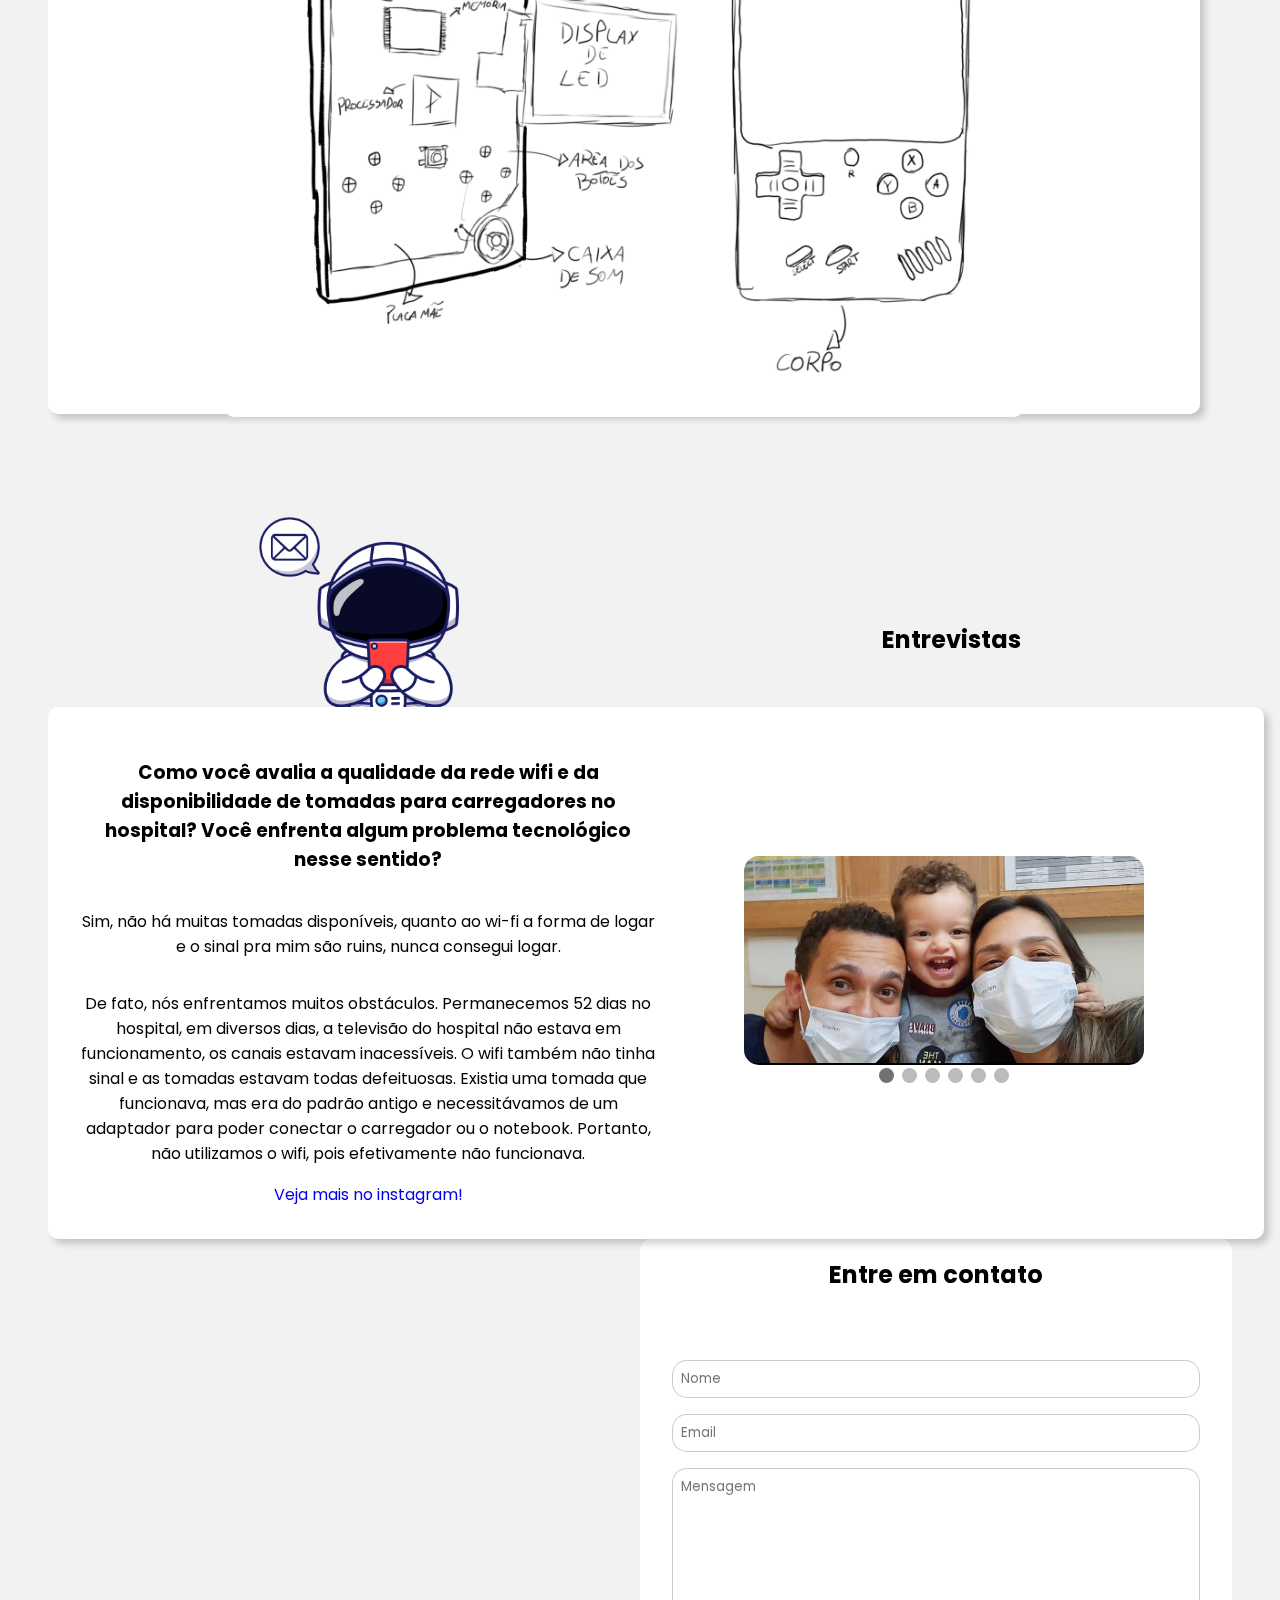
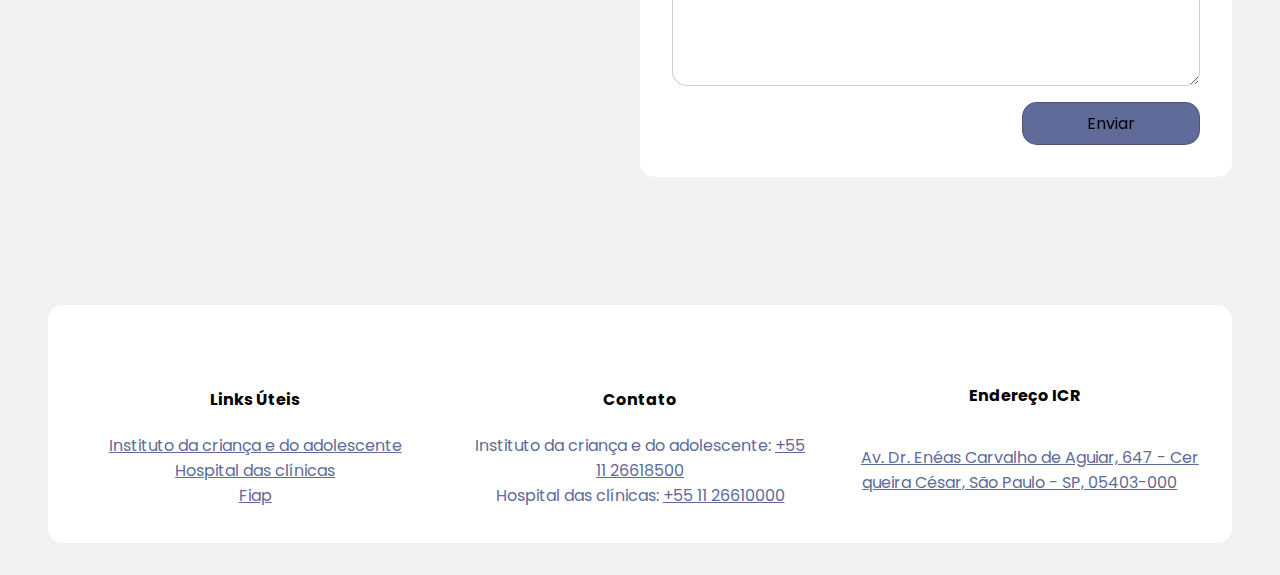
==== commit f2074bdc: "feat:(validation fuctions)" ====
--- a/index.html
+++ b/index.html
@@ -77,9 +77,15 @@
                 disponibilidade de tomadas para carregadores no 
                 hospital? Você enfrenta algum problema tecnológico 
                 nesse sentido?</h3>
-            <p>Sim, não há muitas tomadas disponíveis, quanto ao 
+            <p class="resposta_bernado">Sim, não há muitas tomadas disponíveis, quanto ao 
                 wi-fi a forma de logar e o sinal pra mim são ruins, 
                 nunca consegui logar.</p>
+            <p class="resposta_alice">De fato, nós enfrentamos muitos obstáculos. 
+                Permanecemos 52 dias no hospital, em diversos dias, a televisão do hospital não estava em funcionamento, os canais estavam inacessíveis.
+                 O wifi também não tinha sinal e as tomadas estavam todas defeituosas. Existia uma tomada que funcionava,
+                 mas era do padrão antigo e necessitávamos de um adaptador para poder conectar o carregador ou o notebook. 
+                 Portanto, não utilizamos o wifi, pois efetivamente não funcionava.
+            </p>
             <a href="https://instagram.com/eusouo_ben?igshid=OGQ5ZDc2ODk2ZA=="target="_blank">Veja mais no instagram!</a>
         </div>
         <div id="rigth-side">
@@ -93,11 +99,22 @@
                     <div class="mySlides fade">
                         <img src="./img/t1i3.jpg">
                     </div>
-                </div>
+                    <div class="mySlides fade">
+                        <img src="./img/t2i1.png">
+                    </div>
+                    <div class="mySlides fade">
+                        <img src="./img/t2i2.png">
+                     </div>
+                     <div class="mySlides fade">
+                        <img src="./img/t2i3.png">
+                     </div>  
                 <div style="text-align:center">
                     <span class="dot"></span> 
                     <span class="dot"></span> 
                     <span class="dot"></span> 
+                    <span class="dot"></span>
+                    <span class="dot"></span>
+                    <span class="dot"></span>
                 </div>
         </div>
 
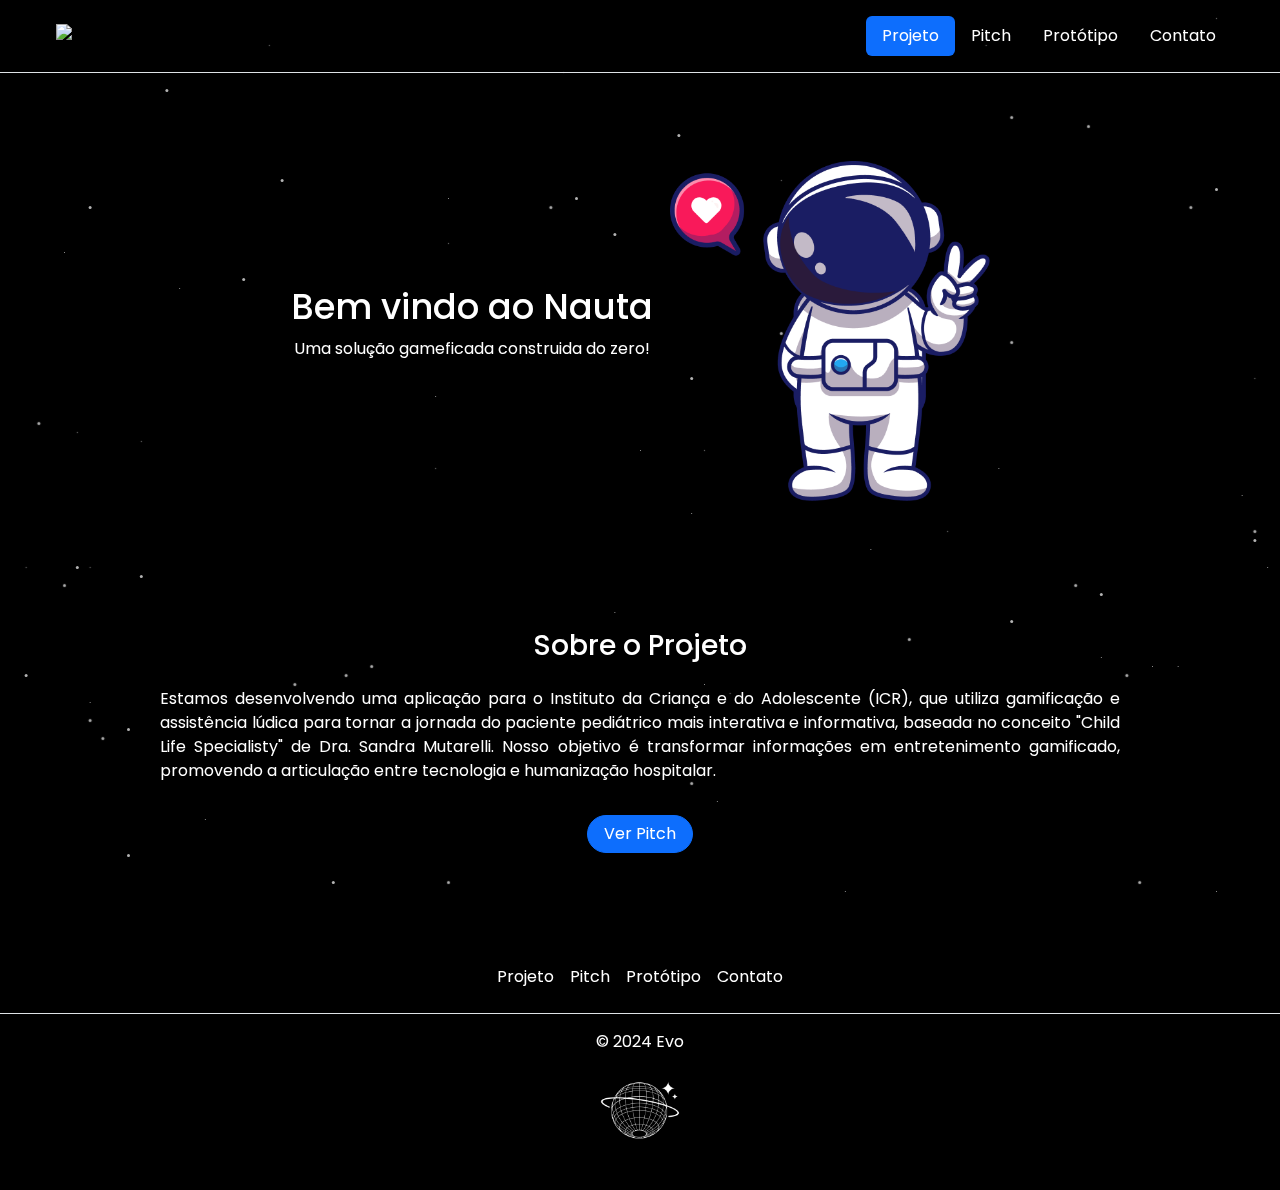
==== commit 1e07b3a8: "fix: prototype image size" ====
--- a/index.html
+++ b/index.html
@@ -1,182 +1,93 @@
 <!DOCTYPE html>
 <html lang="en">
-<head>
-    <meta charset="UTF-8">
-    <meta name="viewport" content="width=device-width, initial-scale=1.0">
+  <head>
+    <meta charset="UTF-8" />
+    <meta name="viewport" content="width=device-width, initial-scale=1.0" />
+    <link rel="stylesheet" href="./style/style.css" />
+    <link
+      href="https://cdn.jsdelivr.net/npm/bootstrap@5.3.3/dist/css/bootstrap.min.css"
+      rel="stylesheet"
+      integrity="sha384-QWTKZyjpPEjISv5WaRU9OFeRpok6YctnYmDr5pNlyT2bRjXh0JMhjY6hW+ALEwIH"
+      crossorigin="anonymous"
+    />
     <title>Nauta</title>
-    <link rel="stylesheet" href="./style/style.css">
-</head>
-<body>
-  
-  <header id="header-bar"> 
-    <img src="./img/logo.png" alt="logo_ICR" id="header-logo">
-    <nav id="nbar">
-        <a href="#section-project"><p>Projeto</p></a>
-        <a href="#section-pitch"><p>Pitch</p></a>
-        <a href="#prototype-img"><p>Protótipo</p></a>
-        <a href="#section-contact"><p>Formulário</p></a>
-        <a href="#footer-content"><p>Links Uteis</p></a>
-    </nav>
-    
-</header>  
+  </head>
+  <body class="space">
+    <div class="main"></div>
 
+    <header
+      class="d-flex flex-wrap justify-content-center py-3 mb-4 border-bottom"
+    >
+      <a
+        href="./index.html"
+        class="d-flex align-items-center p-2 mb-md-0 me-md-auto link-body-emphasis text-decoration-none"
+      >
+        <img src="./img/logo.png" alt="logo_ICR" id="header-logo" />
+      </a>
 
-<section id="section-project">
-    <div id="project-info">
-        <h2>Projeto</h2>
-        <p> Considerando as necessidades e demandas dos pacientes do Instituto da Criança e do adolescente (ICR), 
-            estamos desenvolvendo uma aplicação de Inteligência Artificial que visa fornecer e transmitir informações da jornada do paciente pediátrico 
-            residente do ICR, por meio de um sistema portátil de baixo custo, que possibilite a interação ativa com o 
-            paciente por meio da gamificação e da assistência lúdica. Essa aplicação se baseia no conceito "Child Life 
-            Specialisty" conceituado no Brasil pela especialista em vida infantil, Dra. Sandra Mutarelli (vice-presidente do Instituto PENSI).
-            Nossa proposta é trazer por meio lúdico a fácil compreensão da criança, aos processos e a jornada dentro do 
-            ICR, tonando as informações  um meio de entrenimento  gamificado, trazendo a articulação entre a tecnologia 
-            e a humanização hospitalar.
-            </p>
-    </div>
-    <div id="img">
-        <img src="./img/astronaut.png" alt="">
-    </div>
-    
-</section>
+      <ul class="nav nav-pills">
+        <li class="nav-item">
+          <a href="./index.html" class="nav-link active" aria-current="page">Projeto</a>
+        </li>
+        <li class="nav-item"><a href="./pitch.html" class="nav-link">Pitch</a></li>
+        <li class="nav-item"><a href="./prototipo.html" class="nav-link">Protótipo</a></li>
+        <li class="nav-item"><a href="./contato.html" class="nav-link">Contato</a></li>
+      </ul>
+    </header>
 
-<section id="section-pitch">
-    <div id="pitch-video">
-         <iframe width="658" height="370" src="https://www.youtube.com/embed/TpsLsetjxGM" title="Challenge - HC - ICR" frameborder="0" allow="accelerometer; autoplay; clipboard-write; encrypted-media; gyroscope; picture-in-picture; web-share" allowfullscreen></iframe>
-    </div>  
-    <div id="pitch-info">
-        <h2>Pitch</h2>
-        <p>Nosso objetivo é proporcionar uma experiência personalizada e eficaz para a criança paciente 
-            residente, possibilitando o entretenimento e o acolhimento tecnológico, tornando a jornada do 
-            paciente mais educativa, carismática, envolvente e divertida. Buscamos diminuir a incidência de 
-            sedativos devido à ansiedade e ao estresse pré-operatório, bem como reduzir os números de 
-            internações de leitos pelos mesmos casos. Para isso, utilizamos recursos de Inteligência Artificial que 
-            permitem a interação ativa com o paciente por meio de jogos e atividades lúdicas, adaptados às suas 
-            necessidades e preferências.</p>
-    </div>
-</section>
+    <section class="base-sec fst-sec">
+      <div class="intro">
+        <h1>Bem vindo ao Nauta</h1>
+        <p>Uma solução gameficada construida do zero!</p>
+      </div>
+      <div class="intro-img">
+        <img src="./img/astronaut.png" alt="" />
+      </div>
+    </section>
 
-<section id="section-prototype">
-    <div id="prototype-info">
-        <h2 >Protótipo</h2>
-        <img src="./img/astronaut-s2.png" alt="">
-    </div>
-    <div id="prototype-img">
-        <img src="./img/prototipo.png" alt="">
-    </div>
-</section>
+    <section class="base-sec scn-sec">
+      <div class="base-info sec-title">
+        <h3>Sobre o Projeto</h3>
+      </div>
+      <div class="base-info">
+        <p>
+          Estamos desenvolvendo uma aplicação para o Instituto da Criança e do
+          Adolescente (ICR), que utiliza gamificação e assistência lúdica para
+          tornar a jornada do paciente pediátrico mais interativa e informativa,
+          baseada no conceito "Child Life Specialisty" de Dra. Sandra Mutarelli.
+          Nosso objetivo é transformar informações em entretenimento gamificado,
+          promovendo a articulação entre tecnologia e humanização hospitalar.
+        </p>
+      </div>
 
-<section id="section-testimonials">
-    <div id="testimonials-info">
-        <img src="./img/testimonials-img.png" alt="">
-        <h2 >Entrevistas</h2>      
-    </div>
-    <div id="testimonial">
-        <div id="left-side">
-            <h3>Como você avalia a qualidade da rede wifi e da 
-                disponibilidade de tomadas para carregadores no 
-                hospital? Você enfrenta algum problema tecnológico 
-                nesse sentido?</h3>
-            <p class="resposta_bernado">Sim, não há muitas tomadas disponíveis, quanto ao 
-                wi-fi a forma de logar e o sinal pra mim são ruins, 
-                nunca consegui logar.</p>
-            <p class="resposta_alice">De fato, nós enfrentamos muitos obstáculos. 
-                Permanecemos 52 dias no hospital, em diversos dias, a televisão do hospital não estava em funcionamento, os canais estavam inacessíveis.
-                 O wifi também não tinha sinal e as tomadas estavam todas defeituosas. Existia uma tomada que funcionava,
-                 mas era do padrão antigo e necessitávamos de um adaptador para poder conectar o carregador ou o notebook. 
-                 Portanto, não utilizamos o wifi, pois efetivamente não funcionava.
-            </p>
-            <a href="https://instagram.com/eusouo_ben?igshid=OGQ5ZDc2ODk2ZA=="target="_blank">Veja mais no instagram!</a>
-        </div>
-        <div id="rigth-side">
-            <div class="slideshow-container">
-                    <div class="mySlides fade">
-                        <img src="./img/t1i2.jpg"> 
-                    </div>          
-                    <div class="mySlides fade">
-                        <img src="./img/t1i1.png" >                  
-                    </div>
-                    <div class="mySlides fade">
-                        <img src="./img/t1i3.jpg">
-                    </div>
-                    <div class="mySlides fade">
-                        <img src="./img/t2i1.png">
-                    </div>
-                    <div class="mySlides fade">
-                        <img src="./img/t2i2.png">
-                     </div>
-                     <div class="mySlides fade">
-                        <img src="./img/t2i3.png">
-                     </div>  
-                <div style="text-align:center">
-                    <span class="dot"></span> 
-                    <span class="dot"></span> 
-                    <span class="dot"></span> 
-                    <span class="dot"></span>
-                    <span class="dot"></span>
-                    <span class="dot"></span>
-                </div>
-        </div>
+      <a class="btn btn-primary rounded-pill px-3" href="./pitch.html">Ver Pitch</a>
+    </section>
 
-    </div>
+    <footer class="py-3 my-4">
+      <ul class="nav justify-content-center border-bottom pb-3 mb-3">
+        <li class="nav-item">
+          <a href="#" class="nav-link px-2 text-body-secondary">Projeto</a>
+        </li>
+        <li class="nav-item">
+          <a href="./pitch.html" class="nav-link px-2 text-body-secondary">Pitch</a>
+        </li>
+        <li class="nav-item">
+          <a href="./prototipo.html" class="nav-link px-2 text-body-secondary">Protótipo</a>
+        </li>
+        <li class="nav-item">
+          <a href="./contato.html" class="nav-link px-2 text-body-secondary">Contato</a>
+        </li>
+      </ul>
+      <p class="text-center text-body-secondary">© 2024 Evo</p>
+      <div class="footer-img">
+      <img class="footer-logo" src="./img/evologo.png" alt="">
+     </div>
+    </footer>
 
-</section>
-
-<section id="section-contact">
-
-    <div id="contact-info">
-        <h2 >Quer Apoiar o Projeto?</h2>      
-    </div>
-
-    <div id="contact-content">
-        <div id="left-side">
-            <img src="./img/astronaut-pc.png" alt="">
-        </div>
-        <div id="right-side">
-            <h2>Entre em contato</h2>
-            <p id="error-text"> </p>
-            <form action="form.php" method="post">
-                <input class="input" type="text" name="name" id="name" placeholder="Nome">
-                <input class="input" type="email" name="email" id="email" placeholder="Email">
-                <textarea class="input" name="message" id="message" cols="30" rows="10" placeholder="Mensagem"></textarea>
-                <input id="submit-btn" type="" value="Enviar">
-            </form>
-        </div>
-    </div>
-</section>
-
-<footer>
-    <nav id="footer-content">
-        
-        <div id="footer-logo">
-            <img src="./img/logo.png" alt="">
-        </div>
-        <section class="footer-info">
-            <div class="sub-section-footer">
-                <h4>Links Úteis</h4>
-                <a href="https://icr.usp.br/" target="_blank">Instituto da criança e do adolescente</a>
-                    <a href="https://www.hc.fm.usp.br/hc/portal/" target="_blank">Hospital das clínicas</a>
-                    <a href="http://fiap.com.br/" target="_blank">Fiap</a>
-               
-            </div>
-
-            
-            <div class="sub-section-footer contact-section-footer">
-                <h4>Contato</h4>
-                    <a href="">Instituto da criança e do adolescente: <span>+55 11 26618500</span></a>
-                    <a href="">Hospital das clínicas: <span>+55 11 26610000</span></a>
-            </div>
-            
-            
-            <div class="sub-section-footer">
-                <h4>Endereço ICR</h4>
-                <p><a href="https://maps.app.goo.gl/BCw492NA51uT1wFg9" target="_blank">Av. Dr. Enéas Carvalho de Aguiar, 647 - Cerqueira César, São Paulo - SP, 05403-000</a></p>
-            </div>
-             </section>
-       
-    </nav>
-</footer>
-
-<script src="./script.js"></script>
-</body>
-</html>+    <script
+      src="https://cdn.jsdelivr.net/npm/bootstrap@5.3.3/dist/js/bootstrap.bundle.min.js"
+      integrity="sha384-YvpcrYf0tY3lHB60NNkmXc5s9fDVZLESaAA55NDzOxhy9GkcIdslK1eN7N6jIeHz"
+      crossorigin="anonymous"
+    ></script>
+  </body>
+</html>
--- a/style/style.css
+++ b/style/style.css
@@ -1,381 +1,231 @@
 @import url('https://fonts.googleapis.com/css2?family=Poppins:ital,wght@0,100;0,200;0,300;0,400;0,500;0,600;0,700;0,800;0,900;1,100;1,200;1,300;1,400;1,500;1,600;1,700;1,800;1,900&display=swap');
-*{
-    font-family:'Poppins';
-}
-
-a{
+
+* {
+    font-family: 'Poppins';
+    --bs-secondary-color: white;
+}
+
+a {
     text-decoration: none;
 }
 
-body{
-    margin: 0;
-    padding: 0 3rem 2rem 3rem;
-    background-color: #f2f2f2;  
-    
-}
-
-.error {
-    border: 1px solid red !important;
-    
-}
-
-.input:focus {
-    outline: none; 
-    border: 2px solid black; 
-}
-
-.mySlides {display: none;}
-img {vertical-align: middle;}
-
-/* Slideshow container */
-.slideshow-container {
-  max-width: 1000px;
-  position: relative;
-  margin: auto;
-}
-
-/* Caption text */
-.text {
-  color: #f2f2f2;
-  font-size: 15px;
-  padding: 8px 12px;
-  position: absolute;
-  bottom: 8px;
-  width: 100%;
-  text-align: center;
-}
-
-/* Number text (1/3 etc) */
-.numbertext {
-  color: #f2f2f2;
-  font-size: 12px;
-  padding: 8px 12px;
-  position: absolute;
-  top: 0;
-}
-
-/* The dots/bullets/indicators */
-.dot {
-  height: 15px;
-  width: 15px;
-  margin: 0 2px;
-  background-color: #bbb;
-  border-radius: 50%;
-  display: inline-block;
-  transition: background-color 0.6s ease;
-}
-
-.active {
-  background-color: #717171;
-}
-
-/* Fading animation */
-.fade {
-  animation-name: fade;
-  animation-duration: 1.5s;
-}
-
-@keyframes fade {
-  from {opacity: .4} 
-  to {opacity: 1}
-}
-
-/* On smaller screens, decrease text size */
-@media only screen and (max-width: 300px) {
-  .text {font-size: 11px}
-}
-
-
-header#header-bar{
-    padding: 0.5rem 3rem;
+.space {
+    background-color: #000;
+}
+
+.nav-item {
     display: flex;
     align-items: center;
-    justify-content: space-between;
-    background-color: #ffffff; 
-    margin-top: 2rem;
-    border-radius: 10px;
-    box-shadow: 5px 5px 7px  #00000030; 
-}
-
-header#header-bar nav#nbar{
-    display: flex;
-    align-items: center;
-    justify-content: space-between;
-    gap: 1rem;
-}
-
-header#header-bar img{
-    width: 50px;
-    height: 50px;   
-}
-
-
-header#header-bar nav#nbar p{
-    color: #000000;
-    font-weight: 400;
-    font-size: 16px;
-    text-align: center;
-}
-
-section#section-project{
-    display: flex; 
-    padding: 4rem 0;
-    
-}
-
-section#section-project div#project-info{
-    width: 50%;
-    display: flex;
-    flex-direction: column;
-    justify-content: center;
-    align-items: center;
-    text-align: center;
-}   
-
-section#section-project div#project-info h1{
-    margin: 0;
-}
-
-section#section-project div#img{
-    display: flex;
-    justify-content: center;
-    width: 50%;
-    padding: 2rem;
-}
-
-section#section-project div#img img{
-    width: 380px;
-    height: 380px;
-    border-radius: 10px;
-}
-
-section#section-pitch{
-    display: flex;
-    justify-content: center;
-    align-items: center;
-    padding: 4rem 0;
-}
-
-section#section-pitch div#pitch-info{
-    width: 50%;
-    display: flex;
-    flex-direction: column;
-    justify-content: center;
-    text-align: center;
-}
-
-section#section-pitch div#pitch-video{
-    padding: 1rem;
-}
-
-section#section-prototype{
-    padding: 4rem 0;
-}
-section#section-prototype div#prototype-info{
-    display: flex;
-    flex-direction: row;
-    justify-content: space-around;
-    align-items: center;
-}
-
-section#section-prototype div#prototype-info img{
-    width: 150px;
-    
-}
-
-
-section#section-prototype div#prototype-img{
-    position: absolute;
-    margin-top: -55px;
-    width: 90%;
-    height: 35rem;
-    background-color: #ffffff; 
-    border-radius: 10px;
-    box-shadow: 5px 5px 7px  #00000030; 
-    display: flex;
-    align-items: center;
-    justify-content: center;
-}
-
-section#section-prototype div#prototype-img img{
-    border-radius: 10px;
-    width: 50rem;
-}   
-
-section#section-testimonials{
-    padding: 4rem 0;
-    margin-top: 30rem;
-}
-section#section-testimonials div#testimonials-info{
-    display: flex;
-    flex-direction: row;
-    justify-content: space-around;
-    align-items: center;
-}
-
-section#section-testimonials div#testimonials-info img{
-    width: 200px;
-    
-}
-
-section#section-testimonials div#testimonial{
-    display: flex;
-    background-color: #ffffff; 
-    border-radius: 10px;
-    box-shadow: 5px 5px 7px  #00000030;
-    padding: 2rem;
-    position: absolute;
-    margin-top: -55px;
-    width: 90%;
-}
-   
-section#section-testimonials div#testimonial div#left-side{
-    width: 50%;
-    display: flex;
-    flex-direction: column;
-    justify-content: center;
-    text-align: center;
-}
-
-section#section-testimonials div#testimonial div#rigth-side{
-    width: 50%;
-    display: flex;
-    flex-direction: column;
-    justify-content: center;
-    text-align: center;
-}
-
-section#section-testimonials div#testimonial div#rigth-side div.slideshow-container div.mySlides
-{
-    display: flex;
-    width: 100%;
-    justify-content: center;
-}
-section#section-testimonials div#testimonial div#rigth-side div.slideshow-container div.mySlides img{
-    width: 400px;
-    border-radius: 15px;    
-}
-
-section#section-contact{
-    padding: 4rem 0 8rem 0;
-    margin-top: 17rem;
-    text-align: center;
-}
-
-section#section-contact div#contact-content{
-    display: flex;
-    justify-content: space-around;
-    align-items: center;
-}
-
-section#section-contact div#contact-content div#left-side{
-    width: 50%;
-    display: flex;
-    flex-direction: column;
-    justify-content: center;
-    align-items: center;
-}
-
-section#section-contact div#contact-content div#left-side img{
-    width: 400px;
-
-}
-
-section#section-contact div#contact-content div#right-side{
-    width: 50%;
-    display: flex;
-    flex-direction: column;
-    justify-content: center;
-    background-color: #ffffff;
-    border-radius: 15px;
-}
-section#section-contact div#contact-content div#right-side p{
-    color: red !important;
-    margin-top: 1rem;
-    margin-bottom: 0;
-}
-
-section#section-contact div#contact-content div#right-side form{
-    padding: 2rem;
-    display: flex;
+}
+
+.nav-pills {
+    justify-content: center;
+}
+
+.nav-item a {
+    color: white;
+}
+
+
+.base-sec {
+    display: flex;
+    justify-content: center;
+    color: #fff;
+    padding: 4rem 2rem;
     flex-direction: column;
     gap: 1rem;
 }
 
-section#section-contact div#contact-content div#right-side form .input{
-    border-radius: 15px;
-    padding: 0.5rem;
-    border: 1px solid #00000033;
-}
-section#section-contact div#contact-content div#right-side form input#submit-btn{
-    border-radius: 15px;
-    padding: 0.5rem;
-    border: 1px solid #00000033;
-    background-color: #606B99;
-    color: #000000;
-    font-weight: 400;
-    font-size: 16px;
-    cursor: pointer;
-    width: 10rem;
-    align-self: end;
-    transition: all 0.5s ease-in-out;
-    text-align: center;
-}
-
-section#section-contact div#contact-content div#right-side form input#submit-btn:hover{
-    background-color: #6c7bb4;
-    scale: 1.1;
-}
-
-footer{
-    padding: 2rem 0;
-    background-color: #ffffff;
-    border-radius: 15px;
-    display: flex;
-    justify-content: center;
+.fst-sec h1 {
+    font-size: 2.2rem;
+    font-weight: 500;
+    border: 1px solid black;
+    text-align: center;
+}
+
+.fst-sec div {
+    display: flex;
+    flex-direction: column;
     align-items: center;
     text-align: center;
 }
 
-
-footer a {
-    color: #606B99;
-    cursor: pointer;
-    margin: 0 10px;
-    transition: 450ms ease-in-out;
-    word-break: break-all;
-    text-decoration: underline #606B99;
-}
-
-footer a:hover {
-    color: grey
-}
-
-footer nav#footer-content {
-    display: flex;
-    justify-content: center;
+.fst-sec div.intro-img img {
+    width: 20rem;
+}
+
+.base-info {
+    display: flex;
+    justify-content: center;
+    gap: 1rem;
+    text-align: justify;
+
+}
+
+.pitch-info {
+    display: flex;
+    justify-content: center;
+    gap: 1rem;
+    text-align: justify;
+    flex-direction: column
+}
+
+.pitch-video h2 {
+    text-align: center;
+}
+
+.pitch-info h2 {
+    text-align: center;
+}
+
+.pitch-img img {
+    width: 20rem;
+}
+
+.nth-sec {
+    display: flex;
+    justify-content: center;
+    gap: 5rem;
     flex-direction: column;
     width: 100%;
+
+}
+
+.alice-carousel {
+    display: flex;
+    justify-content: center;
+    align-items: end;
+}
+
+.nth-sec h3 {
+    text-align: center;
+    font-size: 1.2rem;
+}
+
+.compo-sec {
+    align-items: center;
+}
+
+.rasp{
+    width: 100%;
+}
+
+section.trd-sec {
+    gap: 5rem;
+}
+
+footer div.footer-img {
+    width: 100%;
+    display: flex;
+    justify-content: center;
+}
+
+footer div.footer-img img.footer-logo {
+    width: 5rem;
+}
+
+.main {
+    position: fixed;
+    z-index: -1;
+    top: 50%;
+    left: 50%;
+    height: 1px;
+    width: 1px;
+    opacity: 0.7;
+    background-color: #fff;
+    border-radius: 50%;
+    box-shadow: -42vw -4vh 0px 0px #fff, 25vw -41vh 0px 0px #fff, -20vw 49vh 0px 1px #fff, 5vw 40vh 1px 1px #fff, 29vw 19vh 1px 0px #fff, -44vw -13vh 0px 0px #fff, 46vw 41vh 0px 1px #fff, -3vw -45vh 0px 1px #fff, 47vw 35vh 1px 0px #fff, 12vw -8vh 1px 0px #fff, -34vw 48vh 1px 1px #fff, 32vw 26vh 1px 1px #fff, 32vw -41vh 1px 1px #fff, 0vw 37vh 1px 1px #fff, 34vw -26vh 1px 0px #fff, -14vw -49vh 1px 0px #fff, -12vw 45vh 0px 1px #fff, -44vw -33vh 0px 1px #fff, -13vw 41vh 0px 0px #fff, -36vw -11vh 0px 1px #fff, -23vw -24vh 1px 0px #fff, -38vw -27vh 0px 1px #fff, 16vw -19vh 0px 0px #fff, 28vw 33vh 1px 0px #fff, -49vw -4vh 0px 0px #fff, 16vw 32vh 0px 1px #fff, 36vw -18vh 1px 0px #fff, -25vw -30vh 1px 0px #fff, -23vw 24vh 0px 1px #fff, -2vw -35vh 1px 1px #fff, -25vw 9vh 0px 0px #fff, -15vw -34vh 0px 0px #fff, -8vw -19vh 1px 0px #fff, -20vw -20vh 1px 1px #fff, 42vw 50vh 0px 1px #fff, -32vw 10vh 1px 0px #fff, -23vw -17vh 0px 0px #fff, 44vw 15vh 1px 0px #fff, -40vw 33vh 1px 1px #fff, -43vw 8vh 0px 0px #fff, -48vw -15vh 1px 1px #fff, -24vw 17vh 0px 0px #fff, -31vw 50vh 1px 0px #fff, 36vw -38vh 0px 1px #fff, -7vw 48vh 0px 0px #fff, 15vw -32vh 0px 0px #fff, 29vw -41vh 0px 0px #fff, 2vw 37vh 1px 0px #fff, 7vw -40vh 1px 1px #fff, 15vw 18vh 0px 0px #fff, 25vw -13vh 1px 1px #fff, -46vw -12vh 1px 1px #fff, -18vw 22vh 0px 0px #fff, 23vw -9vh 1px 0px #fff, 50vw 12vh 0px 1px #fff, 45vw 2vh 0px 0px #fff, 14vw -48vh 1px 0px #fff, 23vw 43vh 0px 1px #fff, -40vw 16vh 1px 1px #fff, 20vw -31vh 0px 1px #fff, -17vw 44vh 1px 1px #fff, 18vw -45vh 0px 0px #fff, 33vw -6vh 0px 0px #fff, 0vw 7vh 0px 1px #fff, -10vw -18vh 0px 1px #fff, -19vw 5vh 1px 0px #fff, 1vw 42vh 0px 0px #fff, 22vw 48vh 0px 1px #fff, 39vw -8vh 1px 1px #fff, -6vw -42vh 1px 0px #fff, -47vw 34vh 0px 0px #fff, -46vw 19vh 0px 1px #fff, -12vw -32vh 0px 0px #fff, -45vw -38vh 0px 1px #fff, -28vw 18vh 1px 0px #fff, -38vw -46vh 1px 1px #fff, 49vw -6vh 1px 1px #fff, -28vw 18vh 1px 1px #fff, 10vw -24vh 0px 1px #fff, -5vw -11vh 1px 1px #fff, 33vw -8vh 1px 0px #fff, -16vw 17vh 0px 0px #fff, 18vw 27vh 0px 1px #fff, -8vw -10vh 1px 1px #fff;
+    box-shadow: 24vw 9vh 1px 0px #fff, 12vw -24vh 0px 1px #fff, -45vw -22vh 0px 0px #fff, -37vw -40vh 0px 1px #fff, 29vw 19vh 0px 1px #fff, 4vw -8vh 0px 1px #fff, -5vw 21vh 1px 1px #fff, -27vw 26vh 1px 1px #fff, -47vw -3vh 1px 1px #fff, -28vw -30vh 0px 1px #fff, -43vw -27vh 0px 1px #fff, 4vw 22vh 1px 1px #fff, 36vw 23vh 0px 0px #fff, -21vw 24vh 1px 1px #fff, -16vw 2vh 1px 0px #fff, -16vw -6vh 0px 0px #fff, 5vw 26vh 0px 0px #fff, -34vw 41vh 0px 0px #fff, 1vw 42vh 1px 1px #fff, 11vw -13vh 1px 1px #fff, 48vw -8vh 1px 0px #fff, 22vw -15vh 0px 0px #fff, 45vw 49vh 0px 0px #fff, 43vw -27vh 1px 1px #fff, 20vw -2vh 0px 0px #fff, 8vw 22vh 0px 1px #fff, 39vw 48vh 1px 1px #fff, -21vw -11vh 0px 1px #fff, -40vw 45vh 0px 1px #fff, 11vw -30vh 1px 0px #fff, 26vw 30vh 1px 0px #fff, 45vw -29vh 0px 1px #fff, -2vw 18vh 0px 0px #fff, -29vw -45vh 1px 0px #fff, -7vw -27vh 1px 1px #fff, 42vw 24vh 0px 0px #fff, 45vw -48vh 1px 0px #fff, -36vw -18vh 0px 0px #fff, -44vw 13vh 0px 1px #fff, 36vw 16vh 0px 1px #fff, 40vw 24vh 0px 0px #fff, 18vw 11vh 0px 0px #fff, -15vw -23vh 1px 0px #fff, -24vw 48vh 0px 1px #fff, 27vw -45vh 1px 0px #fff, -2vw -24vh 0px 1px #fff, -15vw -28vh 0px 0px #fff, -43vw 13vh 1px 0px #fff, 7vw 27vh 1px 0px #fff, 47vw 5vh 0px 0px #fff, -45vw 15vh 1px 1px #fff, -5vw -28vh 0px 1px #fff, 38vw 25vh 1px 1px #fff, -39vw -1vh 1px 0px #fff, 5vw 0vh 1px 0px #fff, 49vw 13vh 0px 0px #fff, 48vw 10vh 0px 1px #fff, 19vw -28vh 0px 0px #fff, 4vw 7vh 0px 0px #fff, 21vw 21vh 1px 1px #fff, -15vw -15vh 0px 1px #fff, -6vw -42vh 1px 0px #fff, -15vw 48vh 1px 1px #fff, -23vw 25vh 1px 1px #fff, -48vw 25vh 0px 1px #fff, -31vw -19vh 0px 1px #fff, 4vw 37vh 1px 1px #fff, -43vw 28vh 0px 0px #fff, 3vw -25vh 0px 1px #fff, -39vw 14vh 0px 1px #fff, -40vw 31vh 0px 1px #fff, 35vw -36vh 1px 1px #fff, 16vw 49vh 0px 0px #fff, 6vw 39vh 0px 0px #fff, 3vw -35vh 0px 1px #fff, -44vw -2vh 1px 0px #fff, -6vw 21vh 1px 0px #fff, 48vw 9vh 1px 1px #fff, -43vw 30vh 1px 1px #fff, 29vw -12vh 1px 1px #fff, -48vw 13vh 1px 0px #fff, -42vw 32vh 1px 1px #fff, 34vw 15vh 1px 1px #fff, 29vw -37vh 1px 1px #fff, 28vw 2vh 0px 0px #fff;
+    animation: zoom 16s alternate infinite;
+}
+
+@keyframes zoom {
+    0% {
+        transform: scale(1);
+    }
+
+    100% {
+        transform: scale(1.5);
+    }
+}
+
+@media (min-width: 1000px) {
+    .fst-sec {
+        flex-direction: row;
+    }
+
+    .intro {
+        justify-content: center;
+    }
+
+    .scn-sec {
+        width: 100%;
+        align-items: center;
+    }
+
+    .base-sec {
+        padding: 4rem 10rem;
+    }
+
+    .pitch-info {
+        align-items: center;
+    }
+
+    iframe {
+        height: 30rem;
+    }
+}
+
+@media (min-width: 1200px) {
+    header{
+        padding: 0 3rem;
+    }
+
+    .compo-sec {
+        flex-direction: row;
+    }
+
+    .component-desc {
+        width: 50%;
+        text-align: center;
+        align-items: center;
+    }
+
+    .component {
+        width: 50%;
+    }
+
+    .component img {
+        width: 100%;
+    }
     
-}
-
-footer section.footer-info {
-    width: 100%;
-    display: flex;
-    justify-content: space-evenly;
-}
-
-footer section.footer-info div.sub-section-footer {
-    width: 30%;
-    display: flex;
-    flex-direction: column;
-    align-items: center;
-    justify-content: center;
-}
-footer .sub-section-footer span{
-    text-decoration: underline #606B99;
-}
-
-footer .contact-section-footer a{
-    text-decoration: none;
+
+    .car {
+        display: flex;
+    }
+
+    .car .response {
+        padding: 0 2rem;
+        width: 50%;
+        text-align: justify;
+        display: flex;
+        align-items: center;
+    }
+
+    .car-alice{
+        flex-direction: row-reverse;
+    }
+
+}
+
+@media (min-width: 1600px) {
+    .base-sec {
+        padding: 4rem 20rem;
+    }
+
+    iframe {
+        height: 40rem;
+    }
+
+   
 }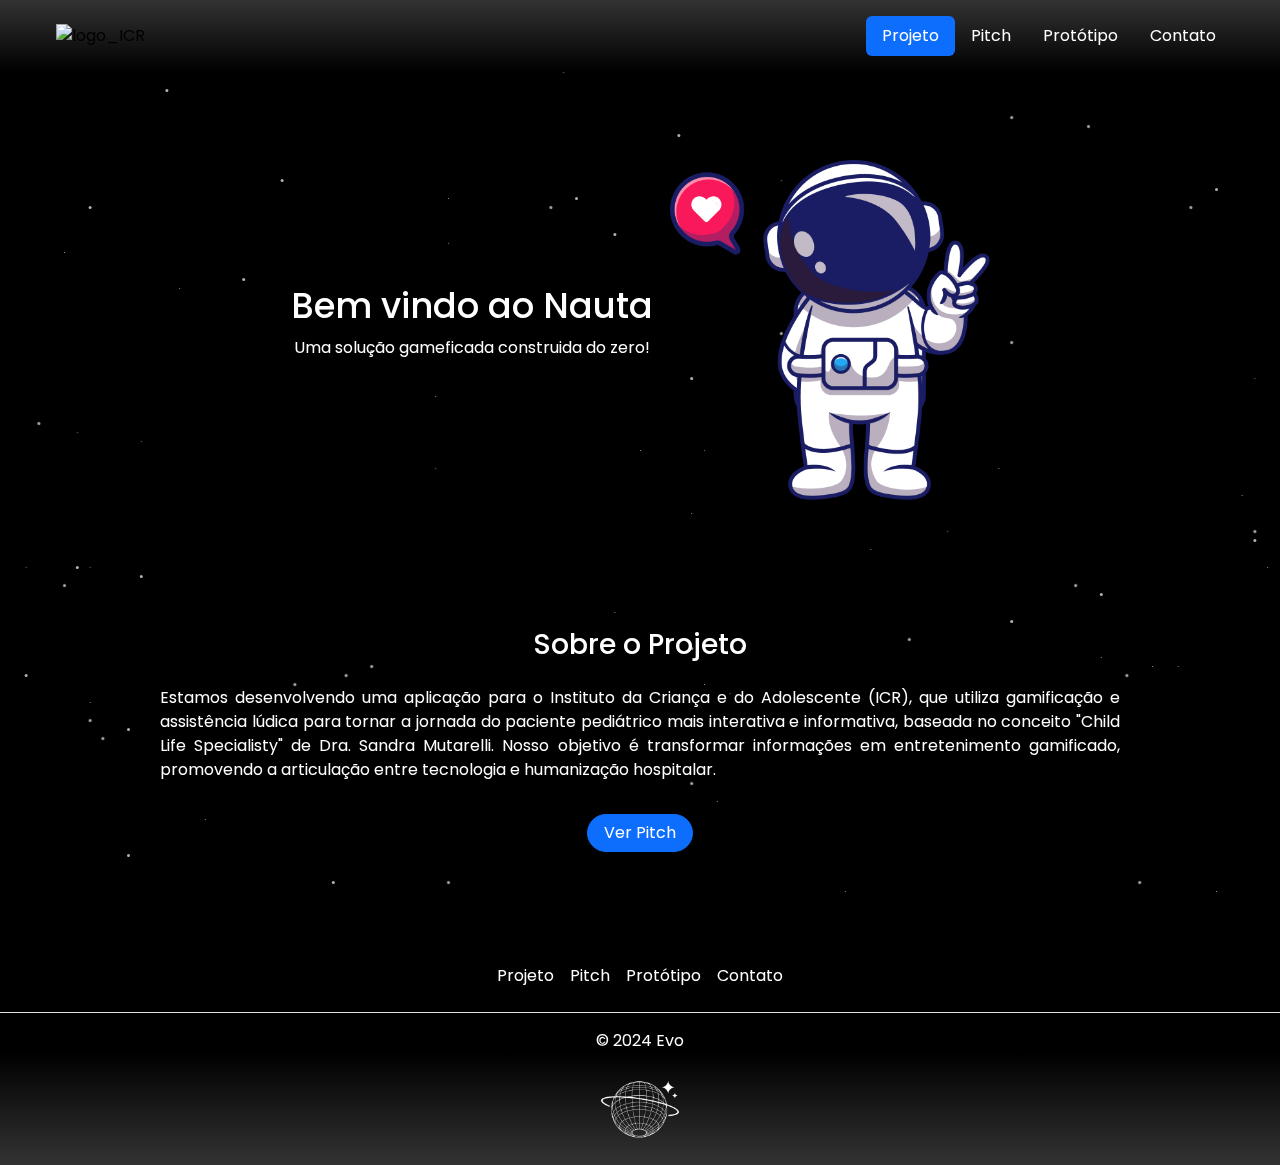
==== commit f58081f6: "style: header line remove" ====
--- a/index.html
+++ b/index.html
@@ -16,7 +16,7 @@
     <div class="main"></div>
 
     <header
-      class="d-flex flex-wrap justify-content-center py-3 mb-4 border-bottom"
+      class="d-flex flex-wrap justify-content-center py-3 mb-4 "
     >
       <a
         href="./index.html"
@@ -63,7 +63,7 @@
       <a class="btn btn-primary rounded-pill px-3" href="./pitch.html">Ver Pitch</a>
     </section>
 
-    <footer class="py-3 my-4">
+    <footer class="py-3 mt-4">
       <ul class="nav justify-content-center border-bottom pb-3 mb-3">
         <li class="nav-item">
           <a href="#" class="nav-link px-2 text-body-secondary">Projeto</a>
--- a/style/style.css
+++ b/style/style.css
@@ -26,6 +26,9 @@
     color: white;
 }
 
+header{
+    background-image: linear-gradient(#333333, #000000);
+}
 
 .base-sec {
     display: flex;
@@ -112,6 +115,10 @@
 
 section.trd-sec {
     gap: 5rem;
+}
+
+footer{
+    background-image: linear-gradient(#000000, #000000,#333333);
 }
 
 footer div.footer-img {
